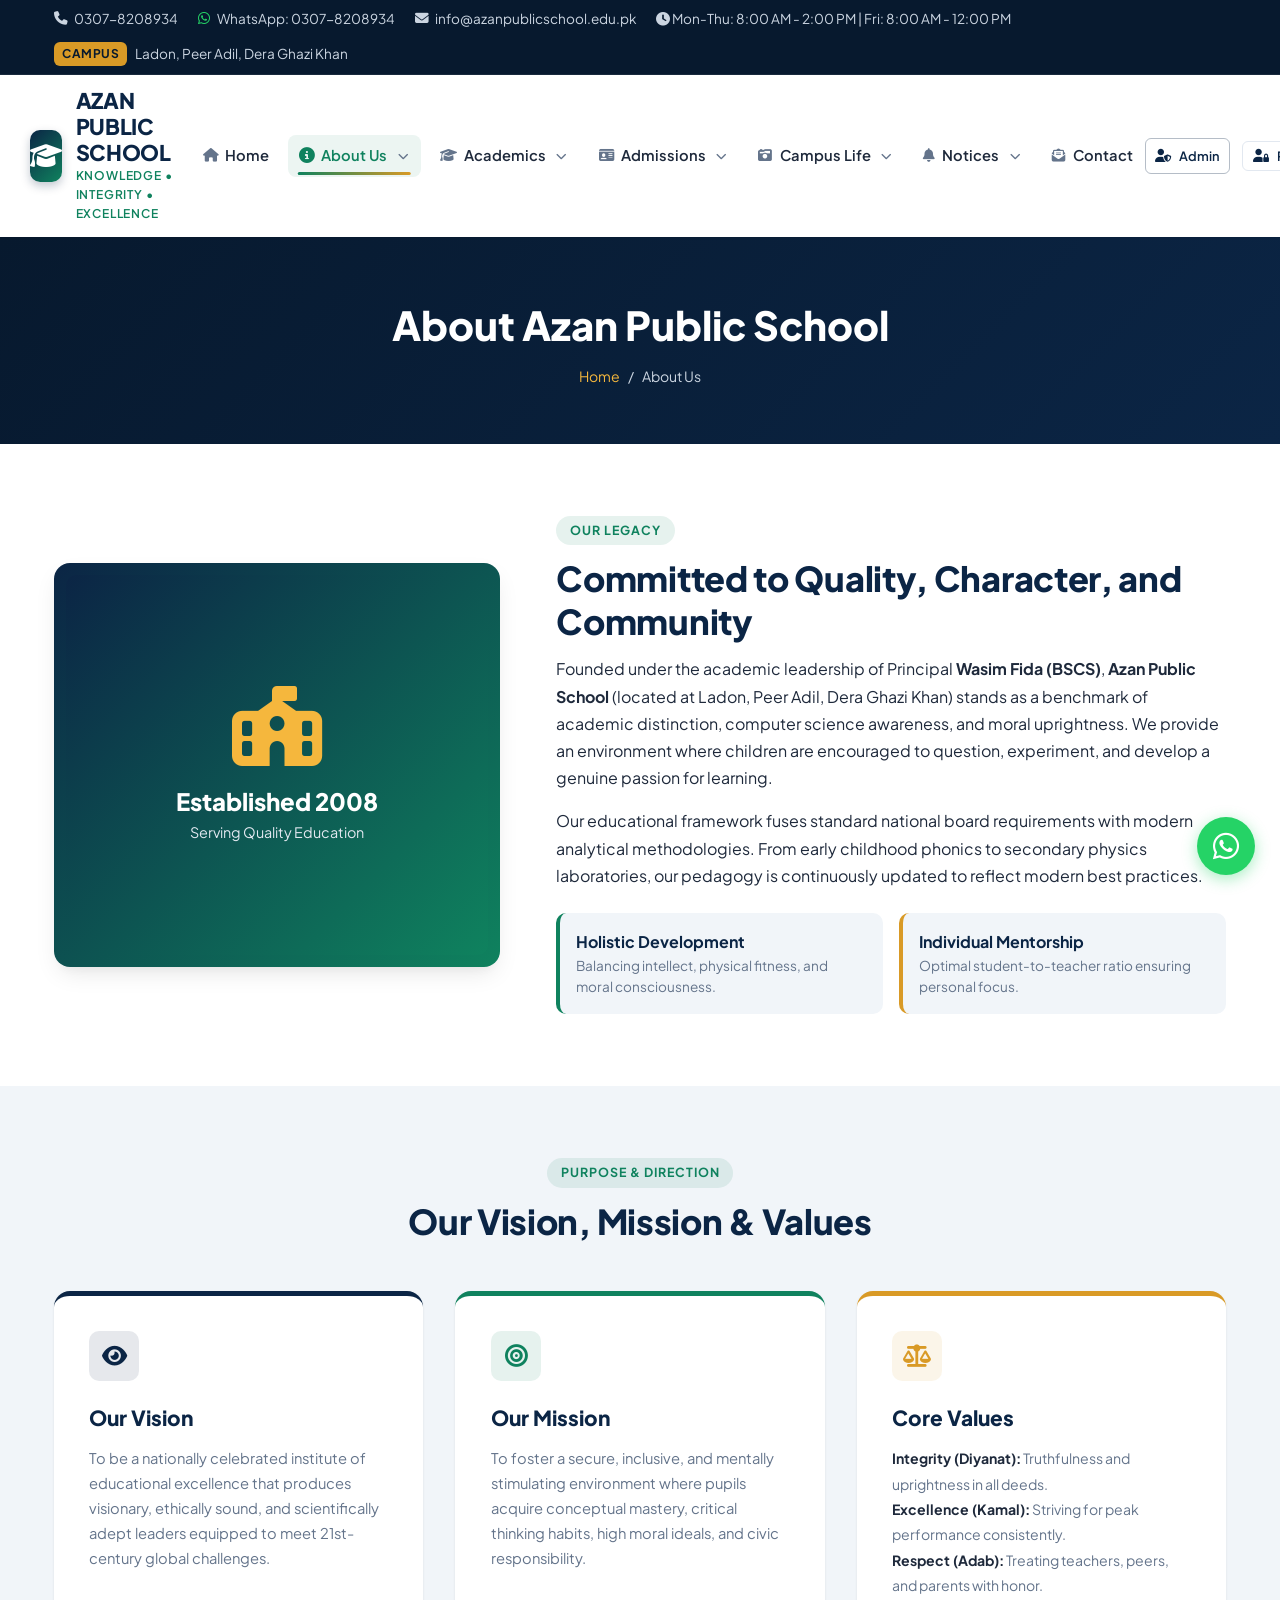
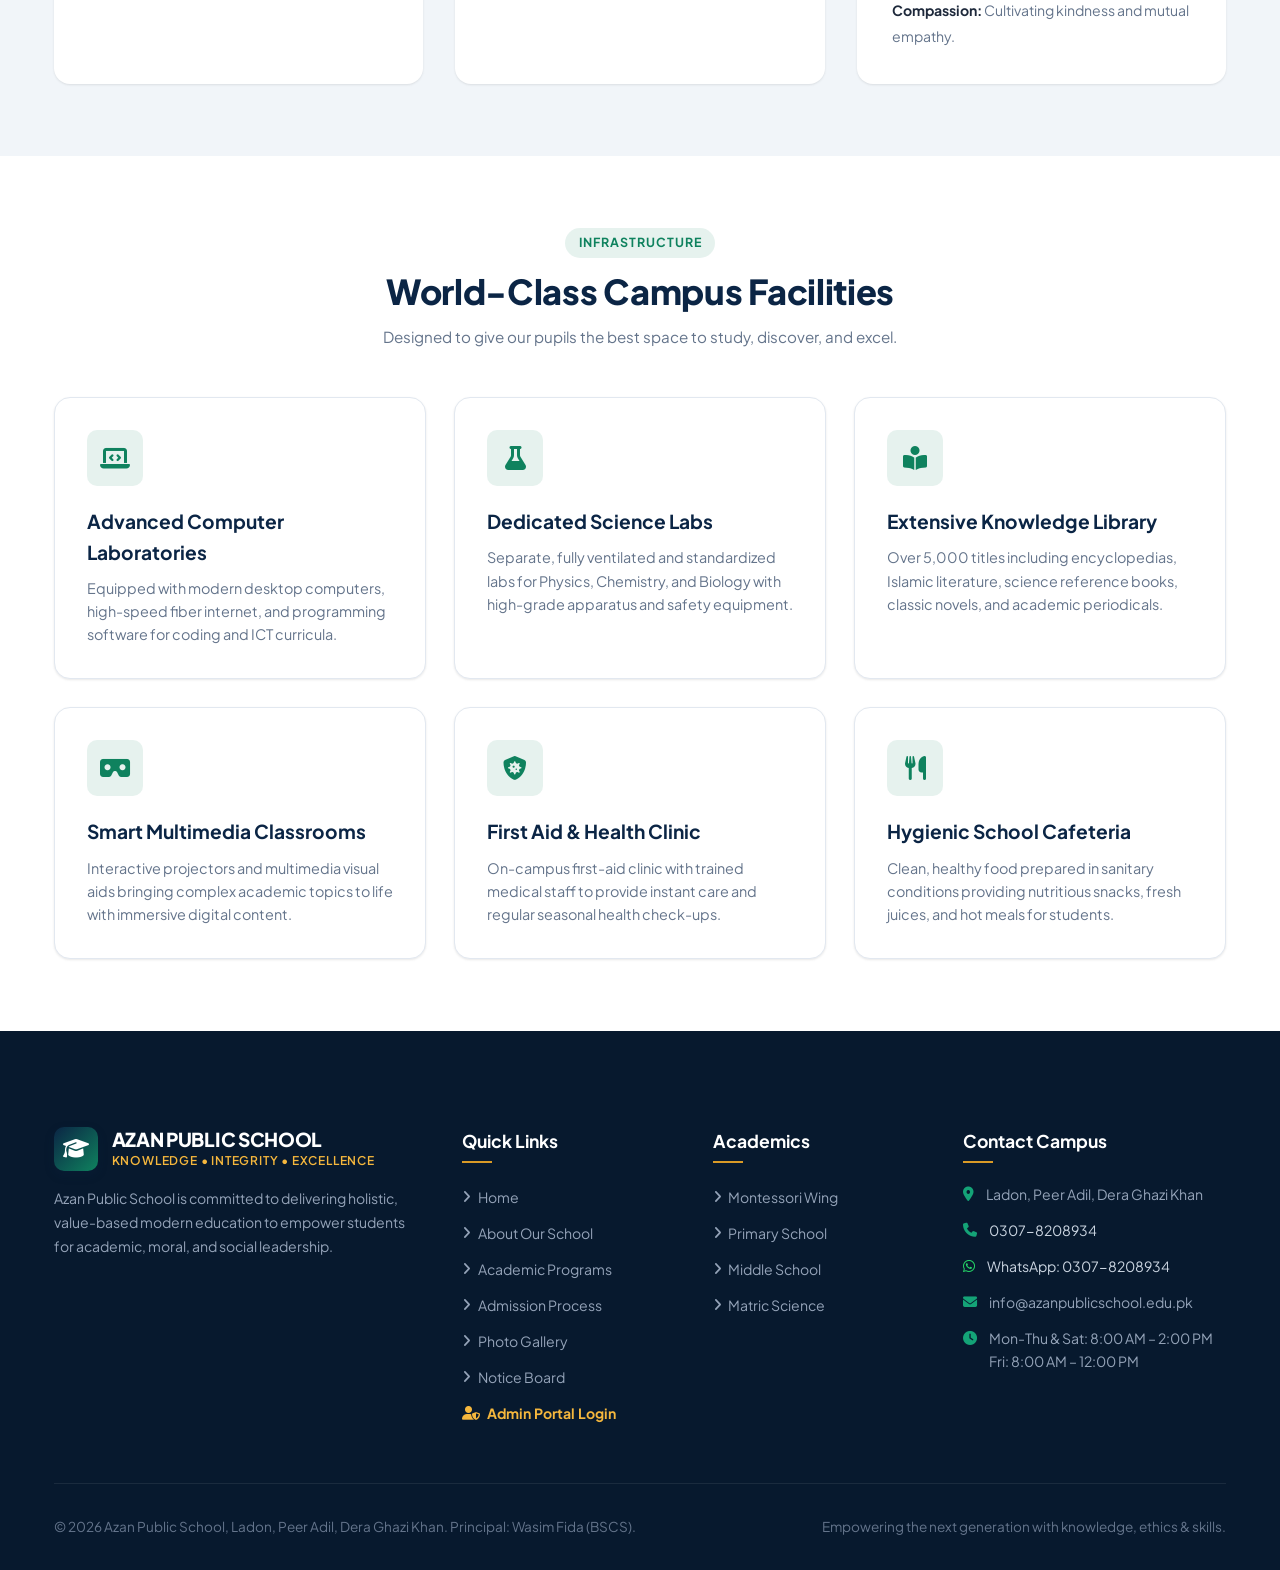
==== about.html @ 1d9d0898 "Add files via upload" ====
<!DOCTYPE html>
<html lang="en">
<head>
  <meta charset="UTF-8">
  <meta name="viewport" content="width=device-width, initial-scale=1.0">
  <title>About Us | Azan Public School</title>
  <meta name="description" content="Discover the history, vision, mission, leadership, and campus facilities of Azan Public School.">
  
  <link rel="preconnect" href="https://fonts.googleapis.com">
  <link rel="preconnect" href="https://fonts.gstatic.com" crossorigin>
  <link href="https://fonts.googleapis.com/css2?family=Plus+Jakarta+Sans:wght@400;500;600;700;800&display=swap" rel="stylesheet">
  <link rel="stylesheet" href="https://cdnjs.cloudflare.com/ajax/libs/font-awesome/6.5.1/css/all.min.css">
  
  <link rel="stylesheet" href="assets/css/style.css">
</head>
<body>

  <!-- TOP BAR -->
  <div class="top-bar">
    <div class="container top-bar-inner">
      <div class="top-contact-info">
        <a href="tel:03078208934"><i class="fa-solid fa-phone"></i> 0307-8208934</a>
        <a href="https://wa.me/923078208934" target="_blank"><i class="fa-brands fa-whatsapp" style="color: #25d366;"></i> WhatsApp: 0307-8208934</a>
        <a href="mailto:info@azanpublicschool.edu.pk"><i class="fa-solid fa-envelope"></i> info@azanpublicschool.edu.pk</a>
        <span><i class="fa-solid fa-clock"></i> Mon-Thu: 8:00 AM - 2:00 PM | Fri: 8:00 AM - 12:00 PM</span>
      </div>
      <div class="top-announcement-ticker">
        <span class="ticker-badge">Campus</span>
        <span>Ladon, Peer Adil, Dera Ghazi Khan</span>
      </div>
    </div>
  </div>

  <!-- HEADER -->
  <header class="main-header">
    <div class="container header-wrapper">
      <a href="index.html" class="brand-logo">
        <div class="logo-icon">
          <i class="fa-solid fa-graduation-cap"></i>
        </div>
        <div class="logo-text">
          <h1>AZAN PUBLIC SCHOOL</h1>
          <span>Knowledge &bull; Integrity &bull; Excellence</span>
        </div>
      </a>

      <nav class="main-nav">
        <ul class="nav-links">
          <!-- Home -->
          <li>
            <a href="index.html" class="nav-link-item">
              <i class="fa-solid fa-house nav-item-icon"></i>
              <span>Home</span>
            </a>
          </li>

          <!-- About Us Dropdown -->
          <li class="has-dropdown">
            <a href="about.html" class="nav-link-item dropdown-toggle active">
              <i class="fa-solid fa-circle-info nav-item-icon"></i>
              <span>About Us</span>
              <i class="fa-solid fa-chevron-down nav-chevron"></i>
            </a>
            <div class="dropdown-menu">
              <div class="dropdown-menu-inner">
                <a href="about.html#overview" class="dropdown-item">
                  <div class="dropdown-icon"><i class="fa-solid fa-school"></i></div>
                  <div class="dropdown-text">
                    <span class="dropdown-title">Our School Legacy</span>
                    <span class="dropdown-desc">Established in 2008 in Peer Adil</span>
                  </div>
                  <i class="fa-solid fa-arrow-right dropdown-arrow"></i>
                </a>
                <a href="about.html#vision" class="dropdown-item">
                  <div class="dropdown-icon"><i class="fa-solid fa-bullseye"></i></div>
                  <div class="dropdown-text">
                    <span class="dropdown-title">Vision, Mission &amp; Values</span>
                    <span class="dropdown-desc">Commitment to excellence &amp; morals</span>
                  </div>
                  <i class="fa-solid fa-arrow-right dropdown-arrow"></i>
                </a>
                <a href="index.html#principal" class="dropdown-item">
                  <div class="dropdown-icon"><i class="fa-solid fa-user-tie"></i></div>
                  <div class="dropdown-text">
                    <span class="dropdown-title">Principal's Message</span>
                    <span class="dropdown-desc">Leadership by Wasim Fida (BSCS)</span>
                  </div>
                  <i class="fa-solid fa-arrow-right dropdown-arrow"></i>
                </a>
                <a href="about.html#facilities" class="dropdown-item">
                  <div class="dropdown-icon"><i class="fa-solid fa-building-columns"></i></div>
                  <div class="dropdown-text">
                    <span class="dropdown-title">Campus Facilities</span>
                    <span class="dropdown-desc">Science, IT labs &amp; library</span>
                  </div>
                  <i class="fa-solid fa-arrow-right dropdown-arrow"></i>
                </a>
              </div>
            </div>
          </li>

          <!-- Academics Dropdown -->
          <li class="has-dropdown">
            <a href="academics.html" class="nav-link-item dropdown-toggle">
              <i class="fa-solid fa-graduation-cap nav-item-icon"></i>
              <span>Academics</span>
              <i class="fa-solid fa-chevron-down nav-chevron"></i>
            </a>
            <div class="dropdown-menu">
              <div class="dropdown-menu-inner">
                <a href="academics.html#montessori" class="dropdown-item">
                  <div class="dropdown-icon"><i class="fa-solid fa-shapes"></i></div>
                  <div class="dropdown-text">
                    <span class="dropdown-title">Montessori Wing</span>
                    <span class="dropdown-desc">Ages 3-5: Playgroup, Nursery, Prep</span>
                  </div>
                  <i class="fa-solid fa-arrow-right dropdown-arrow"></i>
                </a>
                <a href="academics.html#primary" class="dropdown-item">
                  <div class="dropdown-icon"><i class="fa-solid fa-book-open"></i></div>
                  <div class="dropdown-text">
                    <span class="dropdown-title">Primary Wing</span>
                    <span class="dropdown-desc">Class 1 to 5: Solid conceptual base</span>
                  </div>
                  <i class="fa-solid fa-arrow-right dropdown-arrow"></i>
                </a>
                <a href="academics.html#middle" class="dropdown-item">
                  <div class="dropdown-icon"><i class="fa-solid fa-atom"></i></div>
                  <div class="dropdown-text">
                    <span class="dropdown-title">Middle School Wing</span>
                    <span class="dropdown-desc">Class 6 to 8: Analytical skills &amp; STEM</span>
                  </div>
                  <i class="fa-solid fa-arrow-right dropdown-arrow"></i>
                </a>
                <a href="academics.html#secondary" class="dropdown-item">
                  <div class="dropdown-icon"><i class="fa-solid fa-award"></i></div>
                  <div class="dropdown-text">
                    <span class="dropdown-title">Secondary &amp; Matric (BISE)</span>
                    <span class="dropdown-desc">Class 9-10: Biology &amp; Computer Science</span>
                  </div>
                  <i class="fa-solid fa-arrow-right dropdown-arrow"></i>
                </a>
                <a href="academics.html#clubs" class="dropdown-item">
                  <div class="dropdown-icon"><i class="fa-solid fa-masks-theater"></i></div>
                  <div class="dropdown-text">
                    <span class="dropdown-title">Clubs &amp; Societies</span>
                    <span class="dropdown-desc">Debates, STEM, arts &amp; robotics</span>
                  </div>
                  <i class="fa-solid fa-arrow-right dropdown-arrow"></i>
                </a>
              </div>
            </div>
          </li>

          <!-- Admissions Dropdown -->
          <li class="has-dropdown">
            <a href="admissions.html" class="nav-link-item dropdown-toggle">
              <i class="fa-solid fa-id-card nav-item-icon"></i>
              <span>Admissions</span>
              <i class="fa-solid fa-chevron-down nav-chevron"></i>
            </a>
            <div class="dropdown-menu">
              <div class="dropdown-menu-inner">
                <a href="admissions.html#process" class="dropdown-item">
                  <div class="dropdown-icon"><i class="fa-solid fa-list-check"></i></div>
                  <div class="dropdown-text">
                    <span class="dropdown-title">Admission Process</span>
                    <span class="dropdown-desc">Simple 4-step enrolment criteria</span>
                  </div>
                  <i class="fa-solid fa-arrow-right dropdown-arrow"></i>
                </a>
                <a href="admissions.html#applyForm" class="dropdown-item">
                  <div class="dropdown-icon"><i class="fa-solid fa-file-signature"></i></div>
                  <div class="dropdown-text">
                    <span class="dropdown-title">Online Admission Form</span>
                    <span class="dropdown-desc">Instant online registration slip</span>
                  </div>
                  <i class="fa-solid fa-arrow-right dropdown-arrow"></i>
                </a>
                <a href="admissions.html#calculator" class="dropdown-item">
                  <div class="dropdown-icon"><i class="fa-solid fa-calculator"></i></div>
                  <div class="dropdown-text">
                    <span class="dropdown-title">Fee Calculator</span>
                    <span class="dropdown-desc">Estimate monthly dues &amp; sibling discount</span>
                  </div>
                  <i class="fa-solid fa-arrow-right dropdown-arrow"></i>
                </a>
                <a href="admissions.html#requirements" class="dropdown-item">
                  <div class="dropdown-icon"><i class="fa-solid fa-folder-open"></i></div>
                  <div class="dropdown-text">
                    <span class="dropdown-title">Required Documents</span>
                    <span class="dropdown-desc">Checklist for new candidates</span>
                  </div>
                  <i class="fa-solid fa-arrow-right dropdown-arrow"></i>
                </a>
              </div>
            </div>
          </li>

          <!-- Campus Life Dropdown -->
          <li class="has-dropdown">
            <a href="gallery.html" class="nav-link-item dropdown-toggle">
              <i class="fa-solid fa-camera-retro nav-item-icon"></i>
              <span>Campus Life</span>
              <i class="fa-solid fa-chevron-down nav-chevron"></i>
            </a>
            <div class="dropdown-menu dropdown-menu-right">
              <div class="dropdown-menu-inner">
                <a href="gallery.html#gallery" class="dropdown-item">
                  <div class="dropdown-icon"><i class="fa-solid fa-images"></i></div>
                  <div class="dropdown-text">
                    <span class="dropdown-title">Photo Gallery</span>
                    <span class="dropdown-desc">Campus moments &amp; facilities</span>
                  </div>
                  <i class="fa-solid fa-arrow-right dropdown-arrow"></i>
                </a>
                <a href="gallery.html#labs" class="dropdown-item">
                  <div class="dropdown-icon"><i class="fa-solid fa-flask-vial"></i></div>
                  <div class="dropdown-text">
                    <span class="dropdown-title">Science &amp; IT Labs</span>
                    <span class="dropdown-desc">Practical experiments &amp; coding</span>
                  </div>
                  <i class="fa-solid fa-arrow-right dropdown-arrow"></i>
                </a>
                <a href="gallery.html#sports" class="dropdown-item">
                  <div class="dropdown-icon"><i class="fa-solid fa-trophy"></i></div>
                  <div class="dropdown-text">
                    <span class="dropdown-title">Sports Gala &amp; Games</span>
                    <span class="dropdown-desc">Cricket, races &amp; athletics</span>
                  </div>
                  <i class="fa-solid fa-arrow-right dropdown-arrow"></i>
                </a>
                <a href="gallery.html#events" class="dropdown-item">
                  <div class="dropdown-icon"><i class="fa-solid fa-award"></i></div>
                  <div class="dropdown-text">
                    <span class="dropdown-title">Annual Ceremonies</span>
                    <span class="dropdown-desc">Prize distributions &amp; festivals</span>
                  </div>
                  <i class="fa-solid fa-arrow-right dropdown-arrow"></i>
                </a>
              </div>
            </div>
          </li>

          <!-- Notices Dropdown -->
          <li class="has-dropdown">
            <a href="notices.html" class="nav-link-item dropdown-toggle">
              <i class="fa-solid fa-bell nav-item-icon"></i>
              <span>Notices</span>
              <i class="fa-solid fa-chevron-down nav-chevron"></i>
            </a>
            <div class="dropdown-menu dropdown-menu-right">
              <div class="dropdown-menu-inner">
                <a href="notices.html#notices" class="dropdown-item">
                  <div class="dropdown-icon"><i class="fa-solid fa-bullhorn"></i></div>
                  <div class="dropdown-text">
                    <span class="dropdown-title">Latest Announcements</span>
                    <span class="dropdown-desc">Urgent alerts &amp; school circulars</span>
                  </div>
                  <i class="fa-solid fa-arrow-right dropdown-arrow"></i>
                </a>
                <a href="notices.html#downloads" class="dropdown-item">
                  <div class="dropdown-icon"><i class="fa-solid fa-cloud-arrow-down"></i></div>
                  <div class="dropdown-text">
                    <span class="dropdown-title">Downloads &amp; Date Sheet</span>
                    <span class="dropdown-desc">Exam dates, syllabus &amp; fee challan</span>
                  </div>
                  <i class="fa-solid fa-arrow-right dropdown-arrow"></i>
                </a>
              </div>
            </div>
          </li>

          <!-- Contact -->
          <li>
            <a href="contact.html" class="nav-link-item">
              <i class="fa-solid fa-envelope-open-text nav-item-icon"></i>
              <span>Contact</span>
            </a>
          </li>
        </ul>
      </nav>

      <div class="header-actions">
        <a href="admin-login.html" class="btn btn-outline btn-sm" title="Admin Admissions Database" style="border-color: rgba(11,37,69,0.3);">
          <i class="fa-solid fa-user-shield"></i> Admin
        </a>
        <button class="btn btn-outline btn-sm open-portal-modal">
          <i class="fa-solid fa-user-lock"></i> Portal
        </button>
        <a href="admissions.html" class="btn btn-secondary btn-sm">
          <i class="fa-solid fa-pen-to-square"></i> Apply Now
        </a>
      </div>

      <button class="mobile-nav-toggle" aria-label="Toggle navigation">
        <i class="fa-solid fa-bars"></i>
      </button>
    </div>
  </header>

  <!-- PAGE HERO -->
  <section class="page-hero">
    <div class="container">
      <h1>About Azan Public School</h1>
      <div class="breadcrumb-trail">
        <a href="index.html">Home</a>
        <span>/</span>
        <span>About Us</span>
      </div>
    </div>
  </section>

  <!-- ABOUT OVERVIEW -->
  <section id="overview" class="section section-white" style="scroll-margin-top: 80px;">
    <div class="container">
      <div class="principal-section-grid">
        <div class="principal-image-card">
          <div class="principal-photo-wrapper">
            <div class="principal-photo" style="background: linear-gradient(135deg, #0b2545, #0f825e); color: white; display: flex; flex-direction: column; align-items: center; justify-content: center;">
              <i class="fa-solid fa-school-flag" style="font-size: 5rem; margin-bottom: 1rem; color: var(--accent-light);"></i>
              <h3 style="font-size: 1.5rem; font-weight: 800;">Established 2008</h3>
              <p style="font-size: 0.9rem; color: #e2e8f0;">Serving Quality Education</p>
            </div>
          </div>
        </div>

        <div>
          <span class="section-badge">Our Legacy</span>
          <h2 class="section-title">Committed to Quality, Character, and Community</h2>
          <p style="margin-bottom: 1rem; line-height: 1.7; color: var(--text-main);">
            Founded under the academic leadership of Principal <strong>Wasim Fida (BSCS)</strong>, <strong>Azan Public School</strong> (located at Ladon, Peer Adil, Dera Ghazi Khan) stands as a benchmark of academic distinction, computer science awareness, and moral uprightness. We provide an environment where children are encouraged to question, experiment, and develop a genuine passion for learning.
          </p>
          <p style="margin-bottom: 1rem; line-height: 1.7; color: var(--text-main);">
            Our educational framework fuses standard national board requirements with modern analytical methodologies. From early childhood phonics to secondary physics laboratories, our pedagogy is continuously updated to reflect modern best practices.
          </p>
          <div style="display: grid; grid-template-columns: 1fr 1fr; gap: 1rem; margin-top: 1.5rem;">
            <div style="background: var(--bg-surface); padding: 1rem; border-radius: var(--radius-md); border-left: 4px solid var(--secondary);">
              <h4 style="font-size: 1rem; font-weight: 700; color: var(--primary);">Holistic Development</h4>
              <p style="font-size: 0.85rem; color: var(--text-muted);">Balancing intellect, physical fitness, and moral consciousness.</p>
            </div>
            <div style="background: var(--bg-surface); padding: 1rem; border-radius: var(--radius-md); border-left: 4px solid var(--accent);">
              <h4 style="font-size: 1rem; font-weight: 700; color: var(--primary);">Individual Mentorship</h4>
              <p style="font-size: 0.85rem; color: var(--text-muted);">Optimal student-to-teacher ratio ensuring personal focus.</p>
            </div>
          </div>
        </div>
      </div>
    </div>
  </section>

  <!-- VISION & MISSION -->
  <section id="vision" class="section section-light" style="scroll-margin-top: 80px;">
    <div class="container">
      <div class="section-header">
        <span class="section-badge">Purpose & Direction</span>
        <h2 class="section-title">Our Vision, Mission & Values</h2>
      </div>

      <div style="display: grid; grid-template-columns: repeat(auto-fit, minmax(320px, 1fr)); gap: 2rem;">
        <div style="background: var(--bg-white); padding: 2.2rem; border-radius: var(--radius-lg); border-top: 5px solid var(--primary); box-shadow: var(--shadow-sm);">
          <div style="width: 50px; height: 50px; background: rgba(11,37,69,0.1); color: var(--primary); border-radius: var(--radius-md); display: flex; align-items: center; justify-content: center; font-size: 1.4rem; margin-bottom: 1.25rem;">
            <i class="fa-solid fa-eye"></i>
          </div>
          <h3 style="font-size: 1.3rem; font-weight: 800; color: var(--primary); margin-bottom: 0.75rem;">Our Vision</h3>
          <p style="font-size: 0.92rem; color: var(--text-muted); line-height: 1.7;">
            To be a nationally celebrated institute of educational excellence that produces visionary, ethically sound, and scientifically adept leaders equipped to meet 21st-century global challenges.
          </p>
        </div>

        <div style="background: var(--bg-white); padding: 2.2rem; border-radius: var(--radius-lg); border-top: 5px solid var(--secondary); box-shadow: var(--shadow-sm);">
          <div style="width: 50px; height: 50px; background: rgba(15,130,94,0.1); color: var(--secondary); border-radius: var(--radius-md); display: flex; align-items: center; justify-content: center; font-size: 1.4rem; margin-bottom: 1.25rem;">
            <i class="fa-solid fa-bullseye"></i>
          </div>
          <h3 style="font-size: 1.3rem; font-weight: 800; color: var(--primary); margin-bottom: 0.75rem;">Our Mission</h3>
          <p style="font-size: 0.92rem; color: var(--text-muted); line-height: 1.7;">
            To foster a secure, inclusive, and mentally stimulating environment where pupils acquire conceptual mastery, critical thinking habits, high moral ideals, and civic responsibility.
          </p>
        </div>

        <div style="background: var(--bg-white); padding: 2.2rem; border-radius: var(--radius-lg); border-top: 5px solid var(--accent); box-shadow: var(--shadow-sm);">
          <div style="width: 50px; height: 50px; background: rgba(217,154,38,0.1); color: var(--accent); border-radius: var(--radius-md); display: flex; align-items: center; justify-content: center; font-size: 1.4rem; margin-bottom: 1.25rem;">
            <i class="fa-solid fa-scale-balanced"></i>
          </div>
          <h3 style="font-size: 1.3rem; font-weight: 800; color: var(--primary); margin-bottom: 0.75rem;">Core Values</h3>
          <ul style="font-size: 0.88rem; color: var(--text-muted); line-height: 1.8;">
            <li><strong style="color: var(--text-main);">Integrity (Diyanat):</strong> Truthfulness and uprightness in all deeds.</li>
            <li><strong style="color: var(--text-main);">Excellence (Kamal):</strong> Striving for peak performance consistently.</li>
            <li><strong style="color: var(--text-main);">Respect (Adab):</strong> Treating teachers, peers, and parents with honor.</li>
            <li><strong style="color: var(--text-main);">Compassion:</strong> Cultivating kindness and mutual empathy.</li>
          </ul>
        </div>
      </div>
    </div>
  </section>

  <!-- CAMPUS FACILITIES -->
  <section id="facilities" class="section section-white" style="scroll-margin-top: 80px;">
    <div class="container">
      <div class="section-header">
        <span class="section-badge">Infrastructure</span>
        <h2 class="section-title">World-Class Campus Facilities</h2>
        <p class="section-subtitle">Designed to give our pupils the best space to study, discover, and excel.</p>
      </div>

      <div class="features-grid">
        <div class="feature-card">
          <div class="feature-icon"><i class="fa-solid fa-laptop-code"></i></div>
          <h3>Advanced Computer Laboratories</h3>
          <p>Equipped with modern desktop computers, high-speed fiber internet, and programming software for coding and ICT curricula.</p>
        </div>

        <div class="feature-card">
          <div class="feature-icon"><i class="fa-solid fa-flask"></i></div>
          <h3>Dedicated Science Labs</h3>
          <p>Separate, fully ventilated and standardized labs for Physics, Chemistry, and Biology with high-grade apparatus and safety equipment.</p>
        </div>

        <div class="feature-card">
          <div class="feature-icon"><i class="fa-solid fa-book-open-reader"></i></div>
          <h3>Extensive Knowledge Library</h3>
          <p>Over 5,000 titles including encyclopedias, Islamic literature, science reference books, classic novels, and academic periodicals.</p>
        </div>

        <div class="feature-card">
          <div class="feature-icon"><i class="fa-solid fa-vr-cardboard"></i></div>
          <h3>Smart Multimedia Classrooms</h3>
          <p>Interactive projectors and multimedia visual aids bringing complex academic topics to life with immersive digital content.</p>
        </div>

        <div class="feature-card">
          <div class="feature-icon"><i class="fa-solid fa-shield-virus"></i></div>
          <h3>First Aid & Health Clinic</h3>
          <p>On-campus first-aid clinic with trained medical staff to provide instant care and regular seasonal health check-ups.</p>
        </div>

        <div class="feature-card">
          <div class="feature-icon"><i class="fa-solid fa-utensils"></i></div>
          <h3>Hygienic School Cafeteria</h3>
          <p>Clean, healthy food prepared in sanitary conditions providing nutritious snacks, fresh juices, and hot meals for students.</p>
        </div>
      </div>
    </div>
  </section>

  <!-- FOOTER -->
  <footer class="main-footer">
    <div class="container">
      <div class="footer-grid">
        <div class="footer-about">
          <div class="brand-logo" style="margin-bottom: 0.75rem;">
            <div class="logo-icon" style="width: 44px; height: 44px; font-size: 1.3rem;">
              <i class="fa-solid fa-graduation-cap"></i>
            </div>
            <div class="logo-text">
              <h1 style="color: #ffffff; font-size: 1.2rem;">AZAN PUBLIC SCHOOL</h1>
              <span style="color: var(--accent-light);">Knowledge &bull; Integrity &bull; Excellence</span>
            </div>
          </div>
          <p>
            Azan Public School is committed to delivering holistic, value-based modern education to empower students for academic, moral, and social leadership.
          </p>
        </div>

        <div class="footer-col">
          <h4>Quick Links</h4>
          <ul class="footer-links">
            <li><a href="index.html"><i class="fa-solid fa-angle-right"></i> Home</a></li>
            <li><a href="about.html"><i class="fa-solid fa-angle-right"></i> About Our School</a></li>
            <li><a href="academics.html"><i class="fa-solid fa-angle-right"></i> Academic Programs</a></li>
            <li><a href="admissions.html"><i class="fa-solid fa-angle-right"></i> Admission Process</a></li>
            <li><a href="gallery.html"><i class="fa-solid fa-angle-right"></i> Photo Gallery</a></li>
            <li><a href="notices.html"><i class="fa-solid fa-angle-right"></i> Notice Board</a></li>
            <li><a href="admin-login.html" style="color: var(--accent-light); font-weight: 700;"><i class="fa-solid fa-user-shield"></i> Admin Portal Login</a></li>
          </ul>
        </div>

        <div class="footer-col">
          <h4>Academics</h4>
          <ul class="footer-links">
            <li><a href="academics.html#montessori"><i class="fa-solid fa-angle-right"></i> Montessori Wing</a></li>
            <li><a href="academics.html#primary"><i class="fa-solid fa-angle-right"></i> Primary School</a></li>
            <li><a href="academics.html#middle"><i class="fa-solid fa-angle-right"></i> Middle School</a></li>
            <li><a href="academics.html#secondary"><i class="fa-solid fa-angle-right"></i> Matric Science</a></li>
          </ul>
        </div>

        <div class="footer-col">
          <h4>Contact Campus</h4>
          <ul class="footer-contact">
            <li><i class="fa-solid fa-location-dot"></i><span>Ladon, Peer Adil, Dera Ghazi Khan</span></li>
            <li><i class="fa-solid fa-phone"></i><a href="tel:03078208934" style="color: #cbd5e1;">0307-8208934</a></li>
            <li><i class="fa-brands fa-whatsapp" style="color: #25d366;"></i><a href="https://wa.me/923078208934" target="_blank" style="color: #cbd5e1;">WhatsApp: 0307-8208934</a></li>
            <li><i class="fa-solid fa-envelope"></i><span>info@azanpublicschool.edu.pk</span></li>
            <li><i class="fa-solid fa-clock"></i><span>Mon-Thu &amp; Sat: 8:00 AM – 2:00 PM<br>Fri: 8:00 AM – 12:00 PM</span></li>
          </ul>
        </div>
      </div>

      <div class="footer-bottom">
        <p>&copy; 2026 Azan Public School, Ladon, Peer Adil, Dera Ghazi Khan. Principal: Wasim Fida (BSCS).</p>
        <p>Empowering the next generation with knowledge, ethics &amp; skills.</p>
      </div>
    </div>
  </footer>

  <!-- FLOATING WHATSAPP CHAT BUTTON -->
  <a href="https://wa.me/923078208934" target="_blank" class="floating-whatsapp" aria-label="Chat on WhatsApp">
    <i class="fa-brands fa-whatsapp"></i>
    <span class="whatsapp-tooltip">Chat with School on WhatsApp</span>
  </a>

  <script src="assets/js/db.js"></script>
  <script src="assets/js/main.js"></script>
</body>
</html>
---- assets/css/style.css ----
/* ================================================================
   AZAN PUBLIC SCHOOL - MAIN STYLESHEET
   Modern, responsive, educational institution design
================================================================ */

:root {
  --primary: #0b2545;
  --primary-light: #133a6f;
  --primary-dark: #07192e;
  --secondary: #0f825e;
  --secondary-light: #14a377;
  --secondary-dark: #0a5840;
  --accent: #d99a26;
  --accent-light: #f5b73d;
  --text-main: #1e293b;
  --text-muted: #64748b;
  --text-light: #94a3b8;
  --bg-body: #f8fafc;
  --bg-white: #ffffff;
  --bg-surface: #f1f5f9;
  --border-color: #e2e8f0;
  --border-light: #edf2f7;
  --shadow-sm: 0 1px 3px rgba(0,0,0,0.06), 0 1px 2px rgba(0,0,0,0.04);
  --shadow-md: 0 4px 6px -1px rgba(0,0,0,0.08), 0 2px 4px -1px rgba(0,0,0,0.04);
  --shadow-lg: 0 10px 25px -5px rgba(0,0,0,0.1), 0 8px 10px -6px rgba(0,0,0,0.04);
  --shadow-xl: 0 20px 35px -5px rgba(11,37,69,0.15);
  --radius-sm: 6px;
  --radius-md: 10px;
  --radius-lg: 16px;
  --radius-full: 9999px;
  --transition: all 0.25s ease-in-out;
  --container-width: 1220px;
}

*, *::before, *::after {
  box-sizing: border-box;
  margin: 0;
  padding: 0;
}

html {
  scroll-behavior: smooth;
  font-size: 16px;
}

body {
  font-family: 'Plus Jakarta Sans', system-ui, -apple-system, BlinkMacSystemFont, 'Segoe UI', Roboto, Oxygen, Ubuntu, Cantarell, sans-serif;
  color: var(--text-main);
  background-color: var(--bg-body);
  line-height: 1.6;
  overflow-x: hidden;
}

a {
  color: inherit;
  text-decoration: none;
  transition: var(--transition);
}

ul {
  list-style: none;
}

img {
  max-width: 100%;
  height: auto;
  display: block;
}

button, input, select, textarea {
  font-family: inherit;
}

.container {
  width: 100%;
  max-width: var(--container-width);
  margin-left: auto;
  margin-right: auto;
  padding-left: 1.5rem;
  padding-right: 1.5rem;
}

/* ================= TOP ANNOUNCEMENT BAR ================= */
.top-bar {
  background: var(--primary-dark);
  color: #cbd5e1;
  font-size: 0.85rem;
  padding: 0.5rem 0;
  border-bottom: 1px solid rgba(255,255,255,0.08);
}
.top-bar-inner {
  display: flex;
  justify-content: space-between;
  align-items: center;
  flex-wrap: wrap;
  gap: 0.75rem;
}
.top-contact-info {
  display: flex;
  align-items: center;
  gap: 1.25rem;
  flex-wrap: wrap;
}
.top-contact-info a {
  display: flex;
  align-items: center;
  gap: 0.4rem;
  color: #cbd5e1;
}
.top-contact-info a:hover {
  color: var(--accent-light);
}
.top-announcement-ticker {
  display: flex;
  align-items: center;
  gap: 0.5rem;
}
.ticker-badge {
  background: var(--accent);
  color: var(--primary-dark);
  font-weight: 700;
  padding: 0.15rem 0.5rem;
  border-radius: var(--radius-sm);
  font-size: 0.75rem;
  text-transform: uppercase;
  letter-spacing: 0.5px;
}

/* ================= MAIN HEADER & NAVIGATION ================= */
.main-header {
  background: var(--bg-white);
  box-shadow: var(--shadow-sm);
  position: sticky;
  top: 0;
  z-index: 1000;
  transition: var(--transition);
}
.main-header.scrolled {
  box-shadow: var(--shadow-md);
}
.header-wrapper {
  display: flex;
  align-items: center;
  justify-content: space-between;
  padding: 0.85rem 0;
}
.brand-logo {
  display: flex;
  align-items: center;
  gap: 0.85rem;
}
.logo-icon {
  width: 52px;
  height: 52px;
  background: linear-gradient(135deg, var(--primary) 0%, var(--secondary) 100%);
  color: #fff;
  border-radius: var(--radius-md);
  display: flex;
  align-items: center;
  justify-content: center;
  font-size: 1.6rem;
  box-shadow: 0 4px 10px rgba(11,37,69,0.25);
}
.logo-text h1 {
  font-size: 1.35rem;
  font-weight: 800;
  color: var(--primary);
  line-height: 1.2;
  letter-spacing: -0.3px;
}
.logo-text span {
  font-size: 0.75rem;
  color: var(--secondary);
  font-weight: 600;
  letter-spacing: 0.8px;
  text-transform: uppercase;
  display: block;
}

.main-nav {
  display: flex;
  align-items: center;
}
.nav-links {
  display: flex;
  align-items: center;
  gap: 0.45rem;
  margin: 0;
  padding: 0;
  list-style: none;
}
.nav-links > li {
  position: relative;
  display: flex;
  align-items: center;
}

/* Nav Item Link */
.nav-link-item {
  display: inline-flex;
  align-items: center;
  gap: 0.45rem;
  font-weight: 600;
  font-size: 0.92rem;
  color: var(--text-main);
  padding: 0.55rem 0.75rem;
  border-radius: 8px;
  position: relative;
  transition: all 0.25s cubic-bezier(0.16, 1, 0.3, 1);
  cursor: pointer;
  white-space: nowrap;
}
.nav-item-icon {
  font-size: 0.85rem;
  color: var(--text-muted);
  transition: all 0.25s ease;
}
.nav-chevron {
  font-size: 0.68rem;
  margin-left: 0.2rem;
  color: var(--text-muted);
  transition: transform 0.3s cubic-bezier(0.16, 1, 0.3, 1), color 0.25s ease;
}

/* Top-level Nav Link Hover Effects */
.nav-links > li:hover > .nav-link-item,
.nav-link-item.active {
  color: var(--secondary);
  background: rgba(15, 130, 94, 0.08);
}
.nav-links > li:hover > .nav-link-item .nav-item-icon,
.nav-link-item.active .nav-item-icon {
  color: var(--secondary);
  transform: scale(1.15);
}
.nav-links > li:hover > .nav-link-item .nav-chevron {
  transform: rotate(180deg);
  color: var(--secondary);
}

/* Bottom sliding indicator line on active & hover */
.nav-link-item::after {
  content: '';
  position: absolute;
  bottom: 2px;
  left: 50%;
  transform: translateX(-50%) scaleX(0);
  width: calc(100% - 1.25rem);
  height: 2.5px;
  background: linear-gradient(90deg, var(--secondary) 0%, var(--accent) 100%);
  border-radius: 2px;
  transition: transform 0.3s cubic-bezier(0.16, 1, 0.3, 1);
}
.nav-links > li:hover > .nav-link-item::after,
.nav-link-item.active::after {
  transform: translateX(-50%) scaleX(1);
}

/* ================= DROPDOWN MENU STYLING & HOVER EFFECTS ================= */
.has-dropdown {
  position: relative;
}

/* Dropdown Menu Container with hover tunnel bridge */
.dropdown-menu {
  position: absolute;
  top: 100%;
  left: 0;
  min-width: 320px;
  padding-top: 10px; /* Invisible bridge to prevent mouse leaving hover */
  opacity: 0;
  visibility: hidden;
  transform: translateY(12px) scale(0.97);
  transform-origin: top left;
  transition: opacity 0.26s cubic-bezier(0.16, 1, 0.3, 1),
              transform 0.26s cubic-bezier(0.16, 1, 0.3, 1),
              visibility 0.26s;
  z-index: 1100;
  pointer-events: none;
}

/* Right-aligned dropdown for items on the right side of nav */
.dropdown-menu.dropdown-menu-right {
  left: auto;
  right: 0;
  transform-origin: top right;
}

/* Show Dropdown on Hover */
.has-dropdown:hover .dropdown-menu {
  opacity: 1;
  visibility: visible;
  transform: translateY(0) scale(1);
  pointer-events: auto;
}

/* Dropdown Menu Box / Card */
.dropdown-menu-inner {
  background: #ffffff;
  border-radius: 14px;
  padding: 0.65rem;
  box-shadow: 0 20px 45px -10px rgba(11, 37, 69, 0.2),
              0 0 0 1px rgba(11, 37, 69, 0.07);
  border-top: 3.5px solid var(--secondary);
  position: relative;
}

/* Pointer caret at top of dropdown */
.dropdown-menu-inner::before {
  content: '';
  position: absolute;
  top: -7px;
  left: 28px;
  width: 12px;
  height: 12px;
  background: #ffffff;
  border-left: 1px solid rgba(11, 37, 69, 0.08);
  border-top: 1px solid rgba(11, 37, 69, 0.08);
  transform: rotate(45deg);
}
.dropdown-menu.dropdown-menu-right .dropdown-menu-inner::before {
  left: auto;
  right: 28px;
}

/* Dropdown Item Link */
.dropdown-item {
  display: flex;
  align-items: center;
  gap: 0.85rem;
  padding: 0.65rem 0.8rem;
  border-radius: 10px;
  color: var(--text-main);
  text-decoration: none;
  position: relative;
  transition: all 0.22s cubic-bezier(0.16, 1, 0.3, 1);
  margin-bottom: 0.25rem;
}
.dropdown-item:last-child {
  margin-bottom: 0;
}

/* Dropdown Item Icon Box */
.dropdown-icon {
  width: 38px;
  height: 38px;
  border-radius: 9px;
  background: rgba(15, 130, 94, 0.09);
  color: var(--secondary);
  display: flex;
  align-items: center;
  justify-content: center;
  font-size: 1rem;
  flex-shrink: 0;
  transition: all 0.28s cubic-bezier(0.16, 1, 0.3, 1);
}

/* Dropdown Texts */
.dropdown-text {
  display: flex;
  flex-direction: column;
  flex: 1;
  min-width: 0;
}
.dropdown-title {
  font-weight: 700;
  font-size: 0.88rem;
  color: var(--primary);
  line-height: 1.3;
  transition: color 0.2s ease;
}
.dropdown-desc {
  font-size: 0.74rem;
  color: var(--text-muted);
  line-height: 1.35;
  margin-top: 0.15rem;
}

/* Dropdown Arrow Indicator */
.dropdown-arrow {
  font-size: 0.72rem;
  color: var(--secondary);
  opacity: 0;
  transform: translateX(-6px);
  transition: all 0.22s ease;
}

/* Dropdown Item Hover Effects */
.dropdown-item:hover {
  background: linear-gradient(90deg, rgba(15, 130, 94, 0.09) 0%, rgba(20, 163, 119, 0.03) 100%);
  transform: translateX(4px);
}
.dropdown-item:hover .dropdown-icon {
  background: linear-gradient(135deg, var(--secondary) 0%, var(--primary) 100%);
  color: #ffffff;
  transform: scale(1.1) rotate(-4deg);
  box-shadow: 0 4px 10px rgba(15, 130, 94, 0.3);
}
.dropdown-item:hover .dropdown-title {
  color: var(--secondary);
}
.dropdown-item:hover .dropdown-arrow {
  opacity: 1;
  transform: translateX(0);
}

.header-actions {
  display: flex;
  align-items: center;
  gap: 0.75rem;
}
.header-actions .btn {
  position: relative;
  overflow: hidden;
  transition: all 0.25s cubic-bezier(0.16, 1, 0.3, 1);
}
.header-actions .btn::before {
  content: '';
  position: absolute;
  top: 0;
  left: -100%;
  width: 100%;
  height: 100%;
  background: linear-gradient(90deg, transparent, rgba(255, 255, 255, 0.25), transparent);
  transition: left 0.6s ease;
  pointer-events: none;
}
.header-actions .btn:hover::before {
  left: 100%;
}
.header-actions .btn-secondary:hover {
  transform: translateY(-2px);
  box-shadow: 0 6px 18px rgba(15, 130, 94, 0.35);
}
.header-actions .btn-outline:hover {
  background: var(--primary);
  color: #ffffff;
  border-color: var(--primary);
  transform: translateY(-2px);
  box-shadow: 0 4px 14px rgba(11, 37, 69, 0.2);
}
.btn {
  display: inline-flex;
  align-items: center;
  justify-content: center;
  gap: 0.5rem;
  padding: 0.65rem 1.3rem;
  font-weight: 600;
  font-size: 0.9rem;
  border-radius: var(--radius-sm);
  cursor: pointer;
  border: 1px solid transparent;
  transition: var(--transition);
}
.btn-primary {
  background: var(--primary);
  color: #ffffff;
}
.btn-primary:hover {
  background: var(--primary-light);
  transform: translateY(-2px);
  box-shadow: 0 4px 12px rgba(11,37,69,0.2);
}
.btn-secondary {
  background: var(--secondary);
  color: #ffffff;
}
.btn-secondary:hover {
  background: var(--secondary-light);
  transform: translateY(-2px);
  box-shadow: 0 4px 12px rgba(15,130,94,0.25);
}
.btn-accent {
  background: var(--accent);
  color: var(--primary-dark);
}
.btn-accent:hover {
  background: var(--accent-light);
  transform: translateY(-2px);
  box-shadow: 0 4px 12px rgba(217,154,38,0.3);
}
.btn-outline {
  background: transparent;
  border-color: var(--border-color);
  color: var(--primary);
}
.btn-outline:hover {
  background: var(--bg-surface);
  border-color: var(--primary);
}
.btn-outline-white {
  background: transparent;
  border-color: rgba(255,255,255,0.4);
  color: #ffffff;
}
.btn-outline-white:hover {
  background: rgba(255,255,255,0.1);
  border-color: #ffffff;
}
.btn-sm {
  padding: 0.4rem 0.85rem;
  font-size: 0.8rem;
}
.btn-lg {
  padding: 0.85rem 1.8rem;
  font-size: 1rem;
}

/* Mobile Toggle */
.mobile-nav-toggle {
  display: none;
  background: none;
  border: none;
  font-size: 1.5rem;
  color: var(--primary);
  cursor: pointer;
  padding: 0.25rem;
}

/* ================= HERO SECTION ================= */
.hero-section {
  position: relative;
  background: linear-gradient(135deg, rgba(7, 25, 46, 0.94) 0%, rgba(15, 130, 94, 0.85) 100%), 
              radial-gradient(circle at top right, #14a377 0%, transparent 60%);
  color: #ffffff;
  padding: 5rem 0 6rem 0;
  overflow: hidden;
}
.hero-particles {
  position: absolute;
  top: 0;
  left: 0;
  right: 0;
  bottom: 0;
  background-image: radial-gradient(rgba(255,255,255,0.1) 1px, transparent 1px);
  background-size: 24px 24px;
  opacity: 0.35;
  pointer-events: none;
}
.hero-grid {
  display: grid;
  grid-template-columns: 1.15fr 0.85fr;
  align-items: center;
  gap: 3rem;
  position: relative;
  z-index: 2;
}
.hero-badge {
  display: inline-flex;
  align-items: center;
  gap: 0.5rem;
  background: rgba(255, 255, 255, 0.12);
  backdrop-filter: blur(8px);
  border: 1px solid rgba(255, 255, 255, 0.2);
  padding: 0.4rem 1rem;
  border-radius: var(--radius-full);
  font-size: 0.85rem;
  font-weight: 600;
  color: var(--accent-light);
  margin-bottom: 1.25rem;
}
.hero-content h1 {
  font-size: 3rem;
  font-weight: 800;
  line-height: 1.15;
  margin-bottom: 1.25rem;
  letter-spacing: -0.5px;
}
.hero-content h1 span {
  color: var(--accent-light);
}
.hero-subtitle {
  font-size: 1.15rem;
  color: #e2e8f0;
  margin-bottom: 2rem;
  line-height: 1.7;
  max-width: 580px;
}
.hero-cta-group {
  display: flex;
  gap: 1rem;
  flex-wrap: wrap;
  margin-bottom: 2.5rem;
}
.hero-trust-badges {
  display: flex;
  align-items: center;
  gap: 2rem;
  padding-top: 1.5rem;
  border-top: 1px solid rgba(255,255,255,0.15);
}
.trust-item {
  display: flex;
  align-items: center;
  gap: 0.6rem;
  font-size: 0.9rem;
  color: #e2e8f0;
}
.trust-item i {
  color: var(--accent-light);
  font-size: 1.15rem;
}

/* Hero Right Side - Quick Inquiry / Admission Card */
.hero-card {
  background: rgba(255, 255, 255, 0.98);
  color: var(--text-main);
  border-radius: var(--radius-lg);
  padding: 2.2rem;
  box-shadow: var(--shadow-xl);
  position: relative;
}
.hero-card-header {
  margin-bottom: 1.25rem;
  text-align: center;
}
.hero-card-header h3 {
  font-size: 1.35rem;
  font-weight: 800;
  color: var(--primary);
  margin-bottom: 0.25rem;
}
.hero-card-header p {
  font-size: 0.85rem;
  color: var(--text-muted);
}
.quick-inquiry-form .form-group {
  margin-bottom: 0.9rem;
}
.quick-inquiry-form label {
  display: block;
  font-size: 0.8rem;
  font-weight: 600;
  margin-bottom: 0.3rem;
  color: var(--text-main);
}
.quick-inquiry-form input,
.quick-inquiry-form select {
  width: 100%;
  padding: 0.65rem 0.85rem;
  border: 1px solid var(--border-color);
  border-radius: var(--radius-sm);
  font-size: 0.85rem;
  transition: var(--transition);
  background: #f8fafc;
}
.quick-inquiry-form input:focus,
.quick-inquiry-form select:focus {
  outline: none;
  border-color: var(--secondary);
  background: #fff;
  box-shadow: 0 0 0 3px rgba(15,130,94,0.15);
}
.quick-inquiry-form .btn-submit {
  width: 100%;
  margin-top: 0.5rem;
}

/* ================= QUICK STATS BANNER ================= */
.stats-banner {
  background: var(--bg-white);
  padding: 2rem 0;
  margin-top: -2.5rem;
  position: relative;
  z-index: 10;
  border-radius: var(--radius-lg);
  box-shadow: var(--shadow-lg);
  border: 1px solid var(--border-color);
}
.stats-grid {
  display: grid;
  grid-template-columns: repeat(4, 1fr);
  gap: 1.5rem;
  text-align: center;
}
.stat-card {
  padding: 0.75rem 1rem;
  border-right: 1px solid var(--border-light);
}
.stat-card:last-child {
  border-right: none;
}
.stat-number {
  font-size: 2.25rem;
  font-weight: 800;
  color: var(--primary);
  line-height: 1.1;
  margin-bottom: 0.25rem;
}
.stat-label {
  font-size: 0.85rem;
  font-weight: 600;
  color: var(--text-muted);
  text-transform: uppercase;
  letter-spacing: 0.5px;
}

/* ================= SECTION COMMON STYLES ================= */
.section {
  padding: 4.5rem 0;
}
.section-light {
  background: var(--bg-surface);
}
.section-white {
  background: var(--bg-white);
}
.section-header {
  text-align: center;
  max-width: 680px;
  margin: 0 auto 3rem auto;
}
.section-badge {
  display: inline-block;
  background: rgba(15,130,94,0.1);
  color: var(--secondary);
  font-size: 0.78rem;
  font-weight: 700;
  text-transform: uppercase;
  letter-spacing: 1px;
  padding: 0.3rem 0.85rem;
  border-radius: var(--radius-full);
  margin-bottom: 0.75rem;
}
.section-title {
  font-size: 2.15rem;
  font-weight: 800;
  color: var(--primary);
  line-height: 1.25;
  margin-bottom: 0.75rem;
  letter-spacing: -0.3px;
}
.section-subtitle {
  font-size: 0.95rem;
  color: var(--text-muted);
}

/* ================= PRINCIPAL MESSAGE / INTRO ================= */
.principal-section-grid {
  display: grid;
  grid-template-columns: 0.8fr 1.2fr;
  align-items: center;
  gap: 3.5rem;
}
.principal-image-card {
  position: relative;
}
.principal-photo-wrapper {
  background: linear-gradient(135deg, var(--primary) 0%, var(--secondary) 100%);
  padding: 12px;
  border-radius: var(--radius-lg);
  box-shadow: var(--shadow-lg);
  overflow: hidden;
}
.principal-photo {
  width: 100%;
  height: 380px;
  object-fit: cover;
  border-radius: calc(var(--radius-lg) - 6px);
  background: #cbd5e1;
  display: flex;
  align-items: center;
  justify-content: center;
  color: var(--primary);
}
.principal-quote-badge {
  position: absolute;
  bottom: -20px;
  right: -15px;
  background: var(--accent);
  color: var(--primary-dark);
  padding: 1rem 1.4rem;
  border-radius: var(--radius-md);
  box-shadow: var(--shadow-md);
  font-weight: 700;
  font-size: 0.9rem;
  display: flex;
  align-items: center;
  gap: 0.6rem;
}
.principal-content h3 {
  font-size: 1.85rem;
  font-weight: 800;
  color: var(--primary);
  margin-bottom: 0.5rem;
}
.principal-content .role {
  color: var(--secondary);
  font-weight: 700;
  font-size: 0.95rem;
  margin-bottom: 1.25rem;
}
.principal-content p {
  color: var(--text-main);
  margin-bottom: 1rem;
  line-height: 1.7;
}
.principal-signature {
  margin-top: 1.5rem;
  font-style: italic;
  font-weight: 700;
  color: var(--primary);
}

/* ================= WHY CHOOSE US / FEATURES ================= */
.features-grid {
  display: grid;
  grid-template-columns: repeat(auto-fit, minmax(280px, 1fr));
  gap: 1.75rem;
}
.feature-card {
  background: var(--bg-white);
  padding: 2rem;
  border-radius: var(--radius-lg);
  border: 1px solid var(--border-color);
  box-shadow: var(--shadow-sm);
  transition: var(--transition);
  position: relative;
  overflow: hidden;
}
.feature-card:hover {
  transform: translateY(-5px);
  box-shadow: var(--shadow-lg);
  border-color: rgba(15,130,94,0.3);
}
.feature-icon {
  width: 56px;
  height: 56px;
  border-radius: var(--radius-md);
  background: rgba(15,130,94,0.1);
  color: var(--secondary);
  display: flex;
  align-items: center;
  justify-content: center;
  font-size: 1.5rem;
  margin-bottom: 1.25rem;
  transition: var(--transition);
}
.feature-card:hover .feature-icon {
  background: var(--secondary);
  color: #ffffff;
}
.feature-card h3 {
  font-size: 1.2rem;
  font-weight: 700;
  color: var(--primary);
  margin-bottom: 0.6rem;
}
.feature-card p {
  font-size: 0.9rem;
  color: var(--text-muted);
  line-height: 1.6;
}

/* ================= ACADEMIC WINGS ================= */
.wing-cards-grid {
  display: grid;
  grid-template-columns: repeat(auto-fit, minmax(260px, 1fr));
  gap: 1.5rem;
}
.wing-card {
  background: var(--bg-white);
  border-radius: var(--radius-lg);
  overflow: hidden;
  border: 1px solid var(--border-color);
  box-shadow: var(--shadow-sm);
  transition: var(--transition);
  display: flex;
  flex-direction: column;
}
.wing-card:hover {
  transform: translateY(-4px);
  box-shadow: var(--shadow-md);
}
.wing-header {
  padding: 1.5rem;
  background: linear-gradient(135deg, var(--primary) 0%, var(--primary-light) 100%);
  color: #fff;
}
.wing-header.primary-wing {
  background: linear-gradient(135deg, #0b2545 0%, #1a447a 100%);
}
.wing-header.middle-wing {
  background: linear-gradient(135deg, #0d7e5f 0%, #14a377 100%);
}
.wing-header.high-wing {
  background: linear-gradient(135deg, #b87c12 0%, #d99a26 100%);
}
.wing-header.montessori-wing {
  background: linear-gradient(135deg, #7c3aed 0%, #a855f7 100%);
}
.wing-badge {
  font-size: 0.75rem;
  font-weight: 700;
  text-transform: uppercase;
  letter-spacing: 0.5px;
  background: rgba(255,255,255,0.2);
  padding: 0.2rem 0.6rem;
  border-radius: var(--radius-full);
  display: inline-block;
  margin-bottom: 0.5rem;
}
.wing-header h3 {
  font-size: 1.25rem;
  font-weight: 800;
}
.wing-body {
  padding: 1.5rem;
  flex-grow: 1;
  display: flex;
  flex-direction: column;
  justify-content: space-between;
}
.wing-features {
  margin-bottom: 1.25rem;
}
.wing-features li {
  display: flex;
  align-items: center;
  gap: 0.5rem;
  font-size: 0.85rem;
  color: var(--text-main);
  margin-bottom: 0.5rem;
}
.wing-features li i {
  color: var(--secondary);
  font-size: 0.8rem;
}

/* ================= NOTICE BOARD & EVENTS ================= */
.notice-events-grid {
  display: grid;
  grid-template-columns: 1.1fr 0.9fr;
  gap: 2rem;
}
.notice-box {
  background: var(--bg-white);
  border-radius: var(--radius-lg);
  border: 1px solid var(--border-color);
  padding: 1.75rem;
  box-shadow: var(--shadow-sm);
}
.notice-box-header {
  display: flex;
  justify-content: space-between;
  align-items: center;
  margin-bottom: 1.25rem;
  padding-bottom: 0.75rem;
  border-bottom: 2px solid var(--border-light);
}
.notice-box-header h3 {
  font-size: 1.25rem;
  font-weight: 800;
  color: var(--primary);
  display: flex;
  align-items: center;
  gap: 0.5rem;
}
.notice-list {
  display: flex;
  flex-direction: column;
  gap: 1rem;
}
.notice-item {
  display: flex;
  gap: 1rem;
  padding: 0.85rem;
  border-radius: var(--radius-md);
  background: var(--bg-surface);
  transition: var(--transition);
  border-left: 4px solid var(--secondary);
}
.notice-item:hover {
  background: #e2e8f0;
  transform: translateX(4px);
}
.notice-date {
  min-width: 55px;
  height: 55px;
  background: var(--primary);
  color: #ffffff;
  border-radius: var(--radius-sm);
  display: flex;
  flex-direction: column;
  align-items: center;
  justify-content: center;
  font-weight: 800;
  text-align: center;
}
.notice-date .day {
  font-size: 1.15rem;
  line-height: 1;
}
.notice-date .month {
  font-size: 0.7rem;
  text-transform: uppercase;
}
.notice-info h4 {
  font-size: 0.95rem;
  font-weight: 700;
  color: var(--primary);
  margin-bottom: 0.25rem;
}
.notice-info p {
  font-size: 0.82rem;
  color: var(--text-muted);
}

/* ================= GALLERY PREVIEW & LIGHTBOX ================= */
.gallery-filter-bar {
  display: flex;
  justify-content: center;
  gap: 0.5rem;
  flex-wrap: wrap;
  margin-bottom: 2rem;
}
.filter-btn {
  padding: 0.45rem 1.1rem;
  border-radius: var(--radius-full);
  border: 1px solid var(--border-color);
  background: var(--bg-white);
  color: var(--text-main);
  font-size: 0.85rem;
  font-weight: 600;
  cursor: pointer;
  transition: var(--transition);
}
.filter-btn.active, .filter-btn:hover {
  background: var(--primary);
  color: #ffffff;
  border-color: var(--primary);
}
.gallery-grid {
  display: grid;
  grid-template-columns: repeat(auto-fill, minmax(280px, 1fr));
  gap: 1.25rem;
}
.gallery-card {
  position: relative;
  border-radius: var(--radius-md);
  overflow: hidden;
  box-shadow: var(--shadow-sm);
  cursor: pointer;
  height: 220px;
  background: #cbd5e1;
}
.gallery-card img, .gallery-card .img-mock {
  width: 100%;
  height: 100%;
  object-fit: cover;
  transition: transform 0.4s ease;
}
.gallery-card:hover img, .gallery-card:hover .img-mock {
  transform: scale(1.05);
}
.gallery-overlay {
  position: absolute;
  top: 0;
  left: 0;
  right: 0;
  bottom: 0;
  background: linear-gradient(to top, rgba(11,37,69,0.85) 0%, rgba(11,37,69,0.2) 60%);
  display: flex;
  flex-direction: column;
  justify-content: flex-end;
  padding: 1.25rem;
  opacity: 0;
  transition: var(--transition);
}
.gallery-card:hover .gallery-overlay {
  opacity: 1;
}
.gallery-overlay h4 {
  color: #fff;
  font-size: 1rem;
  font-weight: 700;
}
.gallery-overlay span {
  color: var(--accent-light);
  font-size: 0.75rem;
  text-transform: uppercase;
}

/* ================= TESTIMONIALS ================= */
.testimonials-grid {
  display: grid;
  grid-template-columns: repeat(auto-fit, minmax(320px, 1fr));
  gap: 1.5rem;
}
.testimonial-card {
  background: var(--bg-white);
  padding: 1.75rem;
  border-radius: var(--radius-lg);
  border: 1px solid var(--border-color);
  box-shadow: var(--shadow-sm);
  position: relative;
}
.rating-stars {
  color: var(--accent);
  font-size: 0.9rem;
  margin-bottom: 0.75rem;
}
.testimonial-text {
  font-size: 0.92rem;
  color: var(--text-main);
  font-style: italic;
  margin-bottom: 1.25rem;
  line-height: 1.6;
}
.testimonial-author {
  display: flex;
  align-items: center;
  gap: 0.85rem;
}
.author-avatar {
  width: 45px;
  height: 45px;
  border-radius: 50%;
  background: var(--primary-light);
  color: #fff;
  display: flex;
  align-items: center;
  justify-content: center;
  font-weight: 700;
  font-size: 1.1rem;
}
.author-info h4 {
  font-size: 0.95rem;
  font-weight: 700;
  color: var(--primary);
}
.author-info span {
  font-size: 0.8rem;
  color: var(--text-muted);
}

/* ================= CALL TO ACTION BANNER ================= */
.cta-banner {
  background: linear-gradient(135deg, var(--primary) 0%, var(--secondary) 100%);
  color: #ffffff;
  padding: 4rem 0;
  border-radius: var(--radius-lg);
  text-align: center;
  box-shadow: var(--shadow-xl);
  margin-bottom: -3rem;
  position: relative;
  z-index: 10;
}
.cta-banner h2 {
  font-size: 2.2rem;
  font-weight: 800;
  margin-bottom: 0.75rem;
}
.cta-banner p {
  font-size: 1.05rem;
  color: #e2e8f0;
  max-width: 600px;
  margin: 0 auto 1.75rem auto;
}
.cta-banner .cta-buttons {
  display: flex;
  justify-content: center;
  gap: 1rem;
  flex-wrap: wrap;
}

/* ================= FOOTER ================= */
.main-footer {
  background: var(--primary-dark);
  color: #cbd5e1;
  padding: 6rem 0 2rem 0;
}
.footer-grid {
  display: grid;
  grid-template-columns: 1.4fr 0.8fr 0.8fr 1fr;
  gap: 2.5rem;
  margin-bottom: 3rem;
}
.footer-about p {
  font-size: 0.88rem;
  line-height: 1.7;
  margin: 1rem 0 1.25rem 0;
  color: #94a3b8;
}
.social-links {
  display: flex;
  gap: 0.75rem;
}
.social-icon {
  width: 36px;
  height: 36px;
  border-radius: 50%;
  background: rgba(255,255,255,0.08);
  color: #fff;
  display: flex;
  align-items: center;
  justify-content: center;
  font-size: 0.9rem;
  transition: var(--transition);
}
.social-icon:hover {
  background: var(--secondary);
  transform: translateY(-3px);
}
.footer-col h4 {
  color: #ffffff;
  font-size: 1.1rem;
  font-weight: 700;
  margin-bottom: 1.25rem;
  position: relative;
  padding-bottom: 0.5rem;
}
.footer-col h4::after {
  content: '';
  position: absolute;
  bottom: 0;
  left: 0;
  width: 30px;
  height: 2px;
  background: var(--accent);
}
.footer-links li {
  margin-bottom: 0.65rem;
}
.footer-links li a {
  font-size: 0.88rem;
  color: #94a3b8;
  display: inline-flex;
  align-items: center;
  gap: 0.4rem;
}
.footer-links li a:hover {
  color: var(--accent-light);
  transform: translateX(4px);
}
.footer-contact li {
  display: flex;
  gap: 0.75rem;
  font-size: 0.88rem;
  color: #94a3b8;
  margin-bottom: 0.85rem;
}
.footer-contact li i {
  color: var(--secondary-light);
  margin-top: 0.25rem;
}
.footer-bottom {
  padding-top: 2rem;
  border-top: 1px solid rgba(255,255,255,0.08);
  display: flex;
  justify-content: space-between;
  align-items: center;
  font-size: 0.85rem;
  color: #64748b;
  flex-wrap: wrap;
  gap: 1rem;
}

/* ================= MODALS & TOAST NOTIFICATIONS ================= */
.modal-backdrop {
  position: fixed;
  top: 0;
  left: 0;
  right: 0;
  bottom: 0;
  background: rgba(11, 37, 69, 0.75);
  backdrop-filter: blur(4px);
  display: flex;
  align-items: center;
  justify-content: center;
  z-index: 2000;
  opacity: 0;
  visibility: hidden;
  transition: var(--transition);
  padding: 1rem;
}
.modal-backdrop.active {
  opacity: 1;
  visibility: visible;
}
.modal-container {
  background: #ffffff;
  border-radius: var(--radius-lg);
  max-width: 650px;
  width: 100%;
  max-height: 90vh;
  overflow-y: auto;
  box-shadow: var(--shadow-xl);
  transform: scale(0.95);
  transition: var(--transition);
  position: relative;
}
.modal-backdrop.active .modal-container {
  transform: scale(1);
}
.modal-header {
  padding: 1.25rem 1.75rem;
  background: var(--primary);
  color: #ffffff;
  display: flex;
  justify-content: space-between;
  align-items: center;
}
.modal-header h3 {
  font-size: 1.25rem;
  font-weight: 700;
}
.modal-close-btn {
  background: none;
  border: none;
  color: #ffffff;
  font-size: 1.35rem;
  cursor: pointer;
  opacity: 0.8;
  transition: var(--transition);
}
.modal-close-btn:hover {
  opacity: 1;
  transform: rotate(90deg);
}
.modal-body {
  padding: 1.75rem;
}

/* Toast alert notification */
.toast-container {
  position: fixed;
  bottom: 2rem;
  right: 2rem;
  z-index: 3000;
  display: flex;
  flex-direction: column;
  gap: 0.75rem;
}
.toast-msg {
  background: var(--primary-dark);
  color: #fff;
  padding: 0.85rem 1.25rem;
  border-radius: var(--radius-md);
  box-shadow: var(--shadow-lg);
  border-left: 4px solid var(--secondary-light);
  display: flex;
  align-items: center;
  gap: 0.75rem;
  animation: slideInRight 0.3s ease-out;
}
.toast-msg.success {
  border-left-color: #10b981;
}
@keyframes slideInRight {
  from { transform: translateX(100%); opacity: 0; }
  to { transform: translateX(0); opacity: 1; }
}

/* ================= PAGE BANNER (FOR INNER PAGES) ================= */
.page-hero {
  background: linear-gradient(135deg, var(--primary-dark) 0%, var(--primary) 100%);
  color: #ffffff;
  padding: 3.5rem 0;
  position: relative;
  text-align: center;
}
.page-hero h1 {
  font-size: 2.5rem;
  font-weight: 800;
  margin-bottom: 0.5rem;
}
.breadcrumb-trail {
  display: flex;
  justify-content: center;
  gap: 0.5rem;
  font-size: 0.88rem;
  color: #cbd5e1;
}
.breadcrumb-trail a {
  color: var(--accent-light);
}

/* ================= FEE CALCULATOR & TABLES ================= */
.fee-table-wrapper {
  background: var(--bg-white);
  border-radius: var(--radius-lg);
  box-shadow: var(--shadow-sm);
  border: 1px solid var(--border-color);
  overflow-x: auto;
}
.custom-table {
  width: 100%;
  border-collapse: collapse;
  text-align: left;
}
.custom-table th {
  background: var(--primary);
  color: #ffffff;
  padding: 1rem 1.25rem;
  font-size: 0.9rem;
  font-weight: 700;
}
.custom-table td {
  padding: 1rem 1.25rem;
  border-bottom: 1px solid var(--border-color);
  font-size: 0.9rem;
}
.custom-table tr:nth-child(even) td {
  background: var(--bg-surface);
}
.custom-table tr:hover td {
  background: #f1f5f9;
}

/* ================= RESPONSIVE STYLES ================= */
@media (min-width: 993px) and (max-width: 1220px) {
  .nav-links {
    gap: 0.25rem;
  }
  .nav-link-item {
    padding: 0.5rem 0.55rem;
    font-size: 0.86rem;
  }
  .header-actions {
    gap: 0.4rem;
  }
  .header-actions .btn {
    padding: 0.45rem 0.75rem;
    font-size: 0.8rem;
  }
}

@media (max-width: 992px) {
  .hero-grid {
    grid-template-columns: 1fr;
    text-align: center;
  }
  .hero-subtitle {
    margin-left: auto;
    margin-right: auto;
  }
  .hero-cta-group {
    justify-content: center;
  }
  .hero-trust-badges {
    justify-content: center;
  }
  .principal-section-grid {
    grid-template-columns: 1fr;
  }
  .notice-events-grid {
    grid-template-columns: 1fr;
  }
  .footer-grid {
    grid-template-columns: 1fr 1fr;
  }

  /* Mobile Navigation Drawer & Dropdowns */
  .mobile-nav-toggle {
    display: flex;
    align-items: center;
    justify-content: center;
    width: 44px;
    height: 44px;
    background: var(--bg-surface);
    border-radius: var(--radius-sm);
    color: var(--primary);
    font-size: 1.4rem;
    cursor: pointer;
    border: 1px solid var(--border-color);
    transition: all 0.25s ease;
  }
  .mobile-nav-toggle:hover {
    background: var(--primary);
    color: #ffffff;
  }
  .main-nav {
    position: fixed;
    top: 72px;
    left: -100%;
    width: 85%;
    max-width: 360px;
    height: calc(100vh - 72px);
    background: #ffffff;
    box-shadow: var(--shadow-xl);
    flex-direction: column;
    align-items: stretch;
    padding: 1.5rem 1.25rem 3rem 1.25rem;
    transition: left 0.35s cubic-bezier(0.16, 1, 0.3, 1);
    z-index: 999;
    overflow-y: auto;
  }
  .main-nav.active {
    left: 0;
  }
  .nav-links {
    flex-direction: column;
    align-items: stretch;
    width: 100%;
    gap: 0.4rem;
  }
  .nav-links > li {
    width: 100%;
    flex-direction: column;
    align-items: stretch;
  }
  .nav-link-item {
    display: flex;
    justify-content: space-between;
    width: 100%;
    padding: 0.75rem 0.85rem;
    font-size: 0.95rem;
    border-radius: var(--radius-sm);
    border-bottom: 1px solid var(--border-light);
  }
  .nav-link-item::after {
    display: none;
  }
  .nav-chevron {
    margin-left: auto;
    font-size: 0.8rem;
  }

  /* Mobile Accordion Dropdowns */
  .has-dropdown .dropdown-menu {
    position: static;
    opacity: 1;
    visibility: visible;
    transform: none;
    min-width: 100%;
    box-shadow: none;
    border: none;
    padding: 0;
    max-height: 0;
    overflow: hidden;
    transition: max-height 0.35s cubic-bezier(0.16, 1, 0.3, 1);
    pointer-events: auto;
  }
  .has-dropdown.mobile-open .dropdown-menu {
    max-height: 520px;
  }
  .has-dropdown.mobile-open .nav-chevron {
    transform: rotate(180deg);
    color: var(--secondary);
  }
  .dropdown-menu-inner {
    background: #f8fafc;
    box-shadow: none;
    border-top: none;
    border-left: 3px solid var(--secondary);
    border-radius: var(--radius-sm);
    padding: 0.4rem;
    margin-top: 0.35rem;
    margin-bottom: 0.5rem;
  }
  .dropdown-menu-inner::before {
    display: none;
  }
  .dropdown-item {
    padding: 0.55rem 0.65rem;
    margin-bottom: 0.2rem;
  }
  .dropdown-icon {
    width: 32px;
    height: 32px;
    font-size: 0.85rem;
    border-radius: 6px;
  }
  .dropdown-title {
    font-size: 0.85rem;
  }
  .dropdown-desc {
    display: none; /* keep clean on mobile */
  }
  .dropdown-arrow {
    display: none;
  }

  .header-actions {
    display: none;
  }
}

@media (max-width: 768px) {
  .top-bar-inner {
    justify-content: center;
    text-align: center;
  }
  .stats-grid {
    grid-template-columns: repeat(2, 1fr);
  }
  .hero-content h1 {
    font-size: 2.2rem;
  }
  .footer-grid {
    grid-template-columns: 1fr;
  }
}

@media (max-width: 480px) {
  .stats-grid {
    grid-template-columns: 1fr;
  }
  .hero-content h1 {
    font-size: 1.85rem;
  }
}


/* ================= FLOATING WHATSAPP BUTTON ================= */
.floating-whatsapp {
  position: fixed;
  bottom: 25px;
  right: 25px;
  background-color: #25d366;
  color: #ffffff;
  border-radius: 50%;
  width: 58px;
  height: 58px;
  display: flex;
  align-items: center;
  justify-content: center;
  font-size: 30px;
  box-shadow: 0 4px 15px rgba(37, 211, 102, 0.4);
  z-index: 9999;
  transition: all 0.3s ease;
  text-decoration: none;
}
.floating-whatsapp:hover {
  transform: scale(1.1);
  box-shadow: 0 6px 20px rgba(37, 211, 102, 0.6);
  color: #ffffff;
}
.floating-whatsapp .whatsapp-tooltip {
  visibility: hidden;
  position: absolute;
  right: 70px;
  background-color: #0b2545;
  color: #fff;
  text-align: center;
  padding: 6px 12px;
  border-radius: 6px;
  font-size: 12px;
  font-weight: 600;
  white-space: nowrap;
  opacity: 0;
  transition: opacity 0.3s;
  box-shadow: 0 4px 10px rgba(0,0,0,0.15);
}
.floating-whatsapp:hover .whatsapp-tooltip {
  visibility: visible;
  opacity: 1;
}


/* ================================================================
   FRONT MAIN PICTURE & CAMPUS IMAGE SLIDER
================================================================ */

/* --- 1. Front Main Campus Showcase Picture --- */
.front-picture-section {
  padding: 3rem 0 1.5rem 0;
  background: #ffffff;
  position: relative;
}
.front-picture-card {
  position: relative;
  border-radius: var(--radius-lg);
  overflow: hidden;
  box-shadow: 0 15px 35px -5px rgba(11, 37, 69, 0.18);
  border: 3px solid #ffffff;
  max-height: 520px;
  background: #0b2545;
}
.front-main-img {
  width: 100%;
  height: 500px;
  object-fit: cover;
  display: block;
  transition: transform 0.6s cubic-bezier(0.16, 1, 0.3, 1);
}
.front-picture-card:hover .front-main-img {
  transform: scale(1.025);
}
.front-picture-overlay {
  position: absolute;
  top: 0;
  left: 0;
  right: 0;
  bottom: 0;
  background: linear-gradient(
    to bottom,
    rgba(7, 25, 46, 0.15) 0%,
    rgba(7, 25, 46, 0.3) 40%,
    rgba(7, 25, 46, 0.92) 100%
  );
  display: flex;
  flex-direction: column;
  justify-content: flex-end;
  padding: 2.5rem;
  color: #ffffff;
}
.front-picture-badge {
  display: inline-flex;
  align-items: center;
  gap: 0.5rem;
  background: var(--accent);
  color: var(--primary-dark);
  font-weight: 800;
  font-size: 0.8rem;
  text-transform: uppercase;
  letter-spacing: 0.8px;
  padding: 0.35rem 0.95rem;
  border-radius: var(--radius-full);
  margin-bottom: 0.75rem;
  width: fit-content;
}
.front-picture-title {
  font-size: 2.2rem;
  font-weight: 800;
  color: #ffffff;
  margin-bottom: 0.4rem;
  line-height: 1.2;
  text-shadow: 0 2px 8px rgba(0,0,0,0.4);
}
.front-picture-sub {
  font-size: 1.05rem;
  color: #e2e8f0;
  max-width: 720px;
  line-height: 1.5;
  margin-bottom: 1rem;
}
.front-picture-meta {
  display: flex;
  align-items: center;
  gap: 1.5rem;
  font-size: 0.88rem;
  color: #cbd5e1;
  flex-wrap: wrap;
}
.front-picture-meta span {
  display: flex;
  align-items: center;
  gap: 0.4rem;
}
.front-picture-meta i {
  color: var(--accent-light);
}

/* --- 2. Interactive Campus Image Slider (Right to Left Horizontal Slider) --- */
.campus-slider-section {
  padding: 2.5rem 0 3.5rem 0;
  background: #f8fafc;
}
.slider-container-card {
  position: relative;
  background: #07192e;
  border-radius: var(--radius-lg);
  overflow: hidden;
  box-shadow: 0 15px 35px -5px rgba(11, 37, 69, 0.18);
  height: 500px;
  border: 1px solid rgba(226, 232, 240, 0.8);
}

/* Horizontal Track that glides smoothly from Right to Left */
.campus-slider-track {
  display: flex;
  width: 100%;
  height: 100%;
  transition: transform 0.7s cubic-bezier(0.25, 1, 0.5, 1);
  will-change: transform;
}

.campus-slide-item {
  min-width: 100%;
  width: 100%;
  height: 100%;
  flex-shrink: 0;
  position: relative;
  overflow: hidden;
  background: #0b2545;
}

.campus-slide-item img,
.campus-slide-img {
  width: 100%;
  height: 100%;
  object-fit: cover;
  display: block;
  transition: transform 5s ease;
}

.campus-slide-item.active img {
  transform: scale(1.04);
}

.campus-slide-caption {
  position: absolute;
  bottom: 0;
  left: 0;
  right: 0;
  padding: 3rem 2.5rem 2.25rem 2.5rem;
  background: linear-gradient(to top, rgba(7, 25, 46, 0.95) 0%, rgba(7, 25, 46, 0.7) 50%, rgba(7, 25, 46, 0.1) 90%, transparent 100%);
  color: #ffffff;
  z-index: 2;
  pointer-events: none;
}

.slide-tag {
  display: inline-flex;
  align-items: center;
  gap: 0.4rem;
  background: var(--secondary);
  color: #ffffff;
  font-size: 0.78rem;
  font-weight: 700;
  text-transform: uppercase;
  letter-spacing: 0.8px;
  padding: 0.35rem 0.9rem;
  border-radius: var(--radius-full);
  margin-bottom: 0.65rem;
  box-shadow: 0 2px 8px rgba(15, 130, 94, 0.4);
}

.slide-title {
  font-size: 1.9rem;
  font-weight: 800;
  color: #ffffff;
  margin-bottom: 0.45rem;
  line-height: 1.25;
  text-shadow: 0 2px 10px rgba(0, 0, 0, 0.5);
}

.slide-desc {
  font-size: 0.96rem;
  color: #e2e8f0;
  max-width: 700px;
  line-height: 1.5;
  text-shadow: 0 1px 4px rgba(0, 0, 0, 0.4);
}

/* Slider Controls */
.slider-arrow-btn {
  position: absolute;
  top: 50%;
  transform: translateY(-50%);
  width: 50px;
  height: 50px;
  border-radius: 50%;
  background: rgba(11, 37, 69, 0.85);
  backdrop-filter: blur(8px);
  color: #ffffff;
  border: 1.5px solid rgba(255, 255, 255, 0.4);
  display: flex;
  align-items: center;
  justify-content: center;
  font-size: 1.2rem;
  cursor: pointer;
  z-index: 10;
  transition: all 0.25s ease;
  box-shadow: 0 4px 15px rgba(0, 0, 0, 0.3);
}

.slider-arrow-btn:hover {
  background: var(--secondary);
  border-color: #ffffff;
  transform: translateY(-50%) scale(1.1);
  box-shadow: 0 6px 20px rgba(15, 130, 94, 0.5);
}

.slider-arrow-prev {
  left: 1.5rem;
}
.slider-arrow-next {
  right: 1.5rem;
}

.slider-dots-box {
  position: absolute;
  bottom: 1.5rem;
  right: 2.5rem;
  display: flex;
  gap: 0.55rem;
  z-index: 10;
  background: rgba(7, 25, 46, 0.6);
  backdrop-filter: blur(6px);
  padding: 6px 14px;
  border-radius: 30px;
  border: 1px solid rgba(255, 255, 255, 0.2);
}

.slider-dot-btn {
  width: 12px;
  height: 12px;
  border-radius: 50%;
  background: rgba(255, 255, 255, 0.45);
  border: none;
  cursor: pointer;
  transition: all 0.3s ease;
  padding: 0;
}

.slider-dot-btn.active {
  background: var(--accent);
  width: 32px;
  border-radius: 10px;
  box-shadow: 0 0 10px var(--accent);
}

/* Slider progress bar indicator at top of card */
.slider-progress-bar {
  position: absolute;
  top: 0;
  left: 0;
  height: 4px;
  width: 0%;
  background: linear-gradient(90deg, var(--secondary), var(--accent));
  z-index: 10;
  transition: width 0.05s linear;
}

@media (max-width: 768px) {
  .front-main-img {
    height: 380px;
  }
  .front-picture-title {
    font-size: 1.5rem;
  }
  .slider-container-card {
    height: 380px;
  }
  .slide-title {
    font-size: 1.35rem;
  }
  .slide-desc {
    font-size: 0.85rem;
    display: -webkit-box;
    -webkit-line-clamp: 2;
    -webkit-box-orient: vertical;
    overflow: hidden;
  }
  .campus-slide-caption {
    padding: 2rem 1.25rem 1.5rem 1.25rem;
  }
  .slider-arrow-btn {
    width: 38px;
    height: 38px;
    font-size: 0.95rem;
  }
  .slider-arrow-prev { left: 0.75rem; }
  .slider-arrow-next { right: 0.75rem; }
  .slider-dots-box {
    right: 50%;
    transform: translateX(50%);
    bottom: 0.75rem;
  }
}
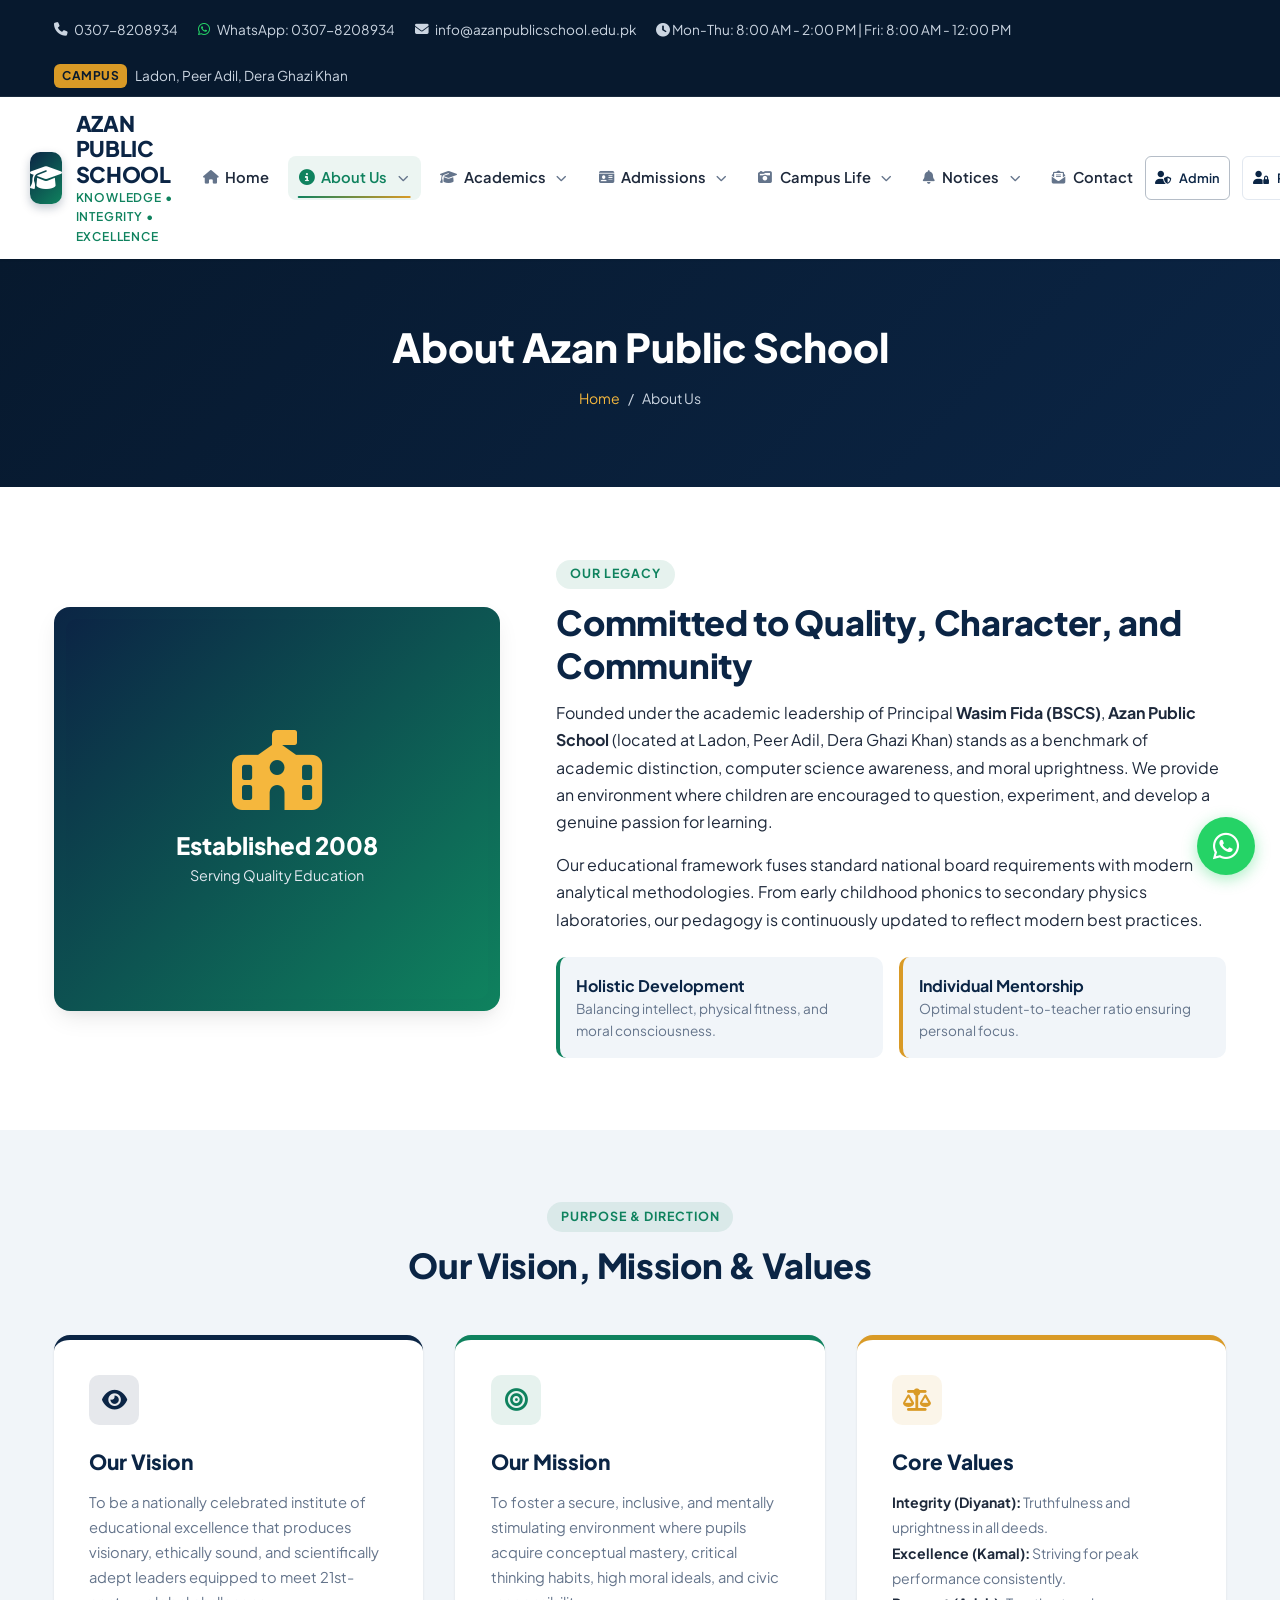
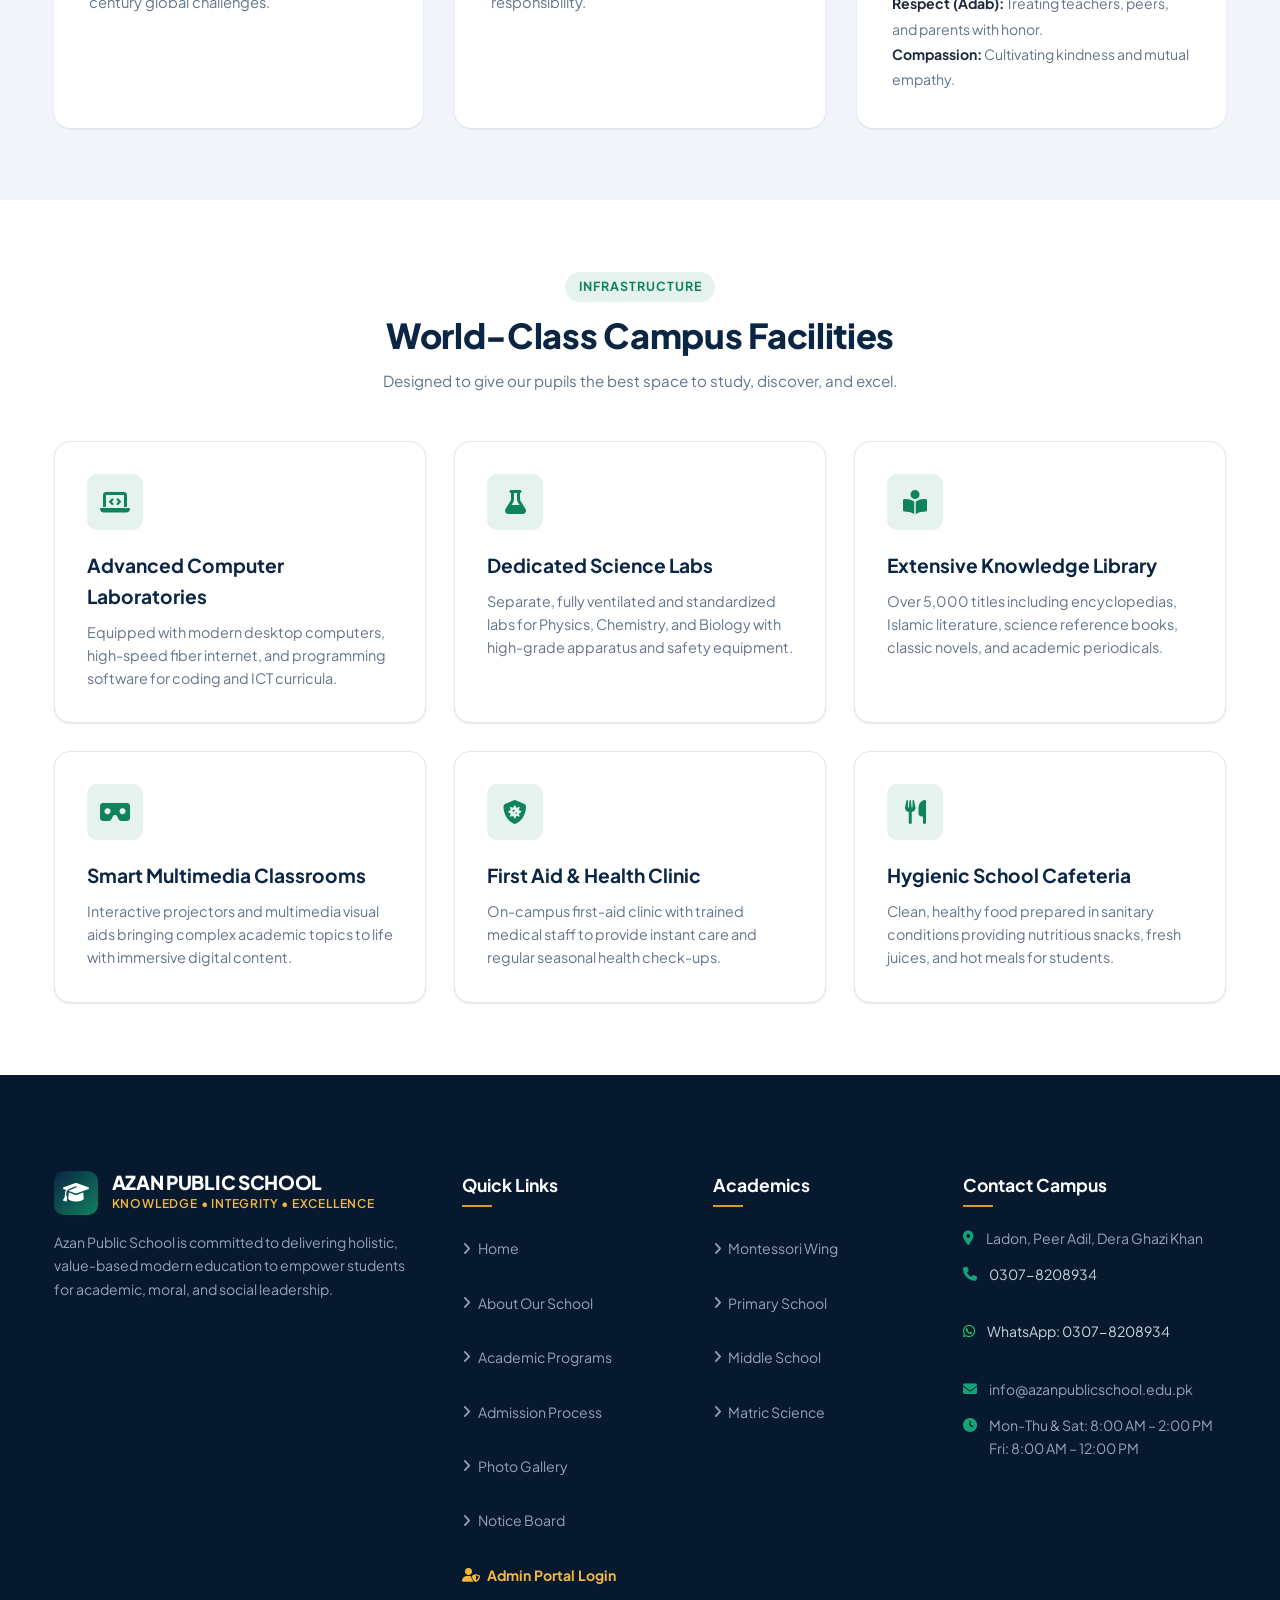
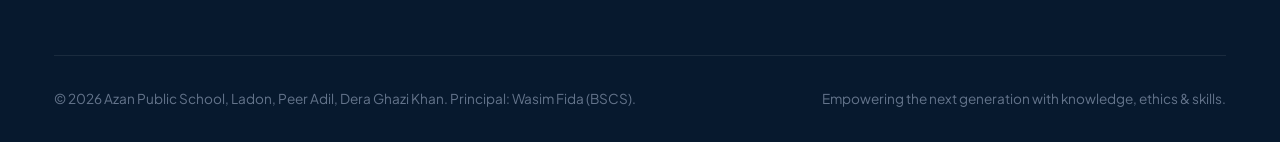
==== commit 7c59b1bd: "Add files via upload" ====
--- a/about.html
+++ b/about.html
@@ -12,6 +12,7 @@
   <link rel="stylesheet" href="https://cdnjs.cloudflare.com/ajax/libs/font-awesome/6.5.1/css/all.min.css">
   
   <link rel="stylesheet" href="assets/css/style.css">
+  <link rel="stylesheet" href="assets/css/mobile.css">
 </head>
 <body>
 
--- a/assets/css/mobile.css
+++ b/assets/css/mobile.css
@@ -0,0 +1,937 @@
+/* ================================================================
+   AZAN PUBLIC SCHOOL - MOBILE RESPONSIVE STYLESHEET
+   Full mobile-friendly styles for all screen sizes
+   Breakpoints:
+     - 992px: Tablet landscape / small desktop
+     - 768px: Tablet portrait / large phone
+     - 576px: Phone landscape
+     - 480px: Phone portrait
+     - 360px: Small phones (old Android)
+================================================================ */
+
+/* ===== GLOBAL TOUCH & MOBILE IMPROVEMENTS ===== */
+html {
+  -webkit-text-size-adjust: 100%;
+  touch-action: manipulation;
+}
+
+/* Ensure touch targets are at least 44px */
+a, button, input[type="submit"], input[type="button"],
+select, .btn, .filter-btn, .nav-link-item {
+  min-height: 44px;
+}
+
+/* Better tap highlight */
+* {
+  -webkit-tap-highlight-color: rgba(15, 130, 94, 0.15);
+}
+
+/* Prevent horizontal scroll */
+body {
+  overflow-x: hidden;
+  max-width: 100vw;
+}
+
+/* ================================================================
+   TOP BAR - Mobile
+================================================================ */
+@media (max-width: 768px) {
+  .top-bar {
+    font-size: 0.78rem;
+    padding: 0.4rem 0;
+  }
+  .top-bar-inner {
+    flex-direction: column;
+    gap: 0.35rem;
+    text-align: center;
+  }
+  .top-contact-info {
+    flex-wrap: wrap;
+    justify-content: center;
+    gap: 0.5rem;
+  }
+  .top-contact-info a,
+  .top-contact-info span {
+    font-size: 0.75rem;
+  }
+  /* Hide clock info on very small screens */
+  .top-contact-info span:last-child {
+    display: none;
+  }
+  .top-announcement-ticker {
+    justify-content: center;
+  }
+}
+
+/* ================================================================
+   HEADER / NAVBAR - Mobile
+================================================================ */
+@media (max-width: 992px) {
+  .header-wrapper {
+    padding: 0.6rem 0;
+  }
+  .logo-text h1 {
+    font-size: 1.1rem;
+  }
+  .logo-text span {
+    font-size: 0.65rem;
+  }
+  .logo-icon {
+    width: 44px;
+    height: 44px;
+    font-size: 1.3rem;
+  }
+}
+
+@media (max-width: 480px) {
+  .logo-text h1 {
+    font-size: 0.95rem;
+  }
+  .logo-text span {
+    display: none;
+  }
+}
+
+/* ================================================================
+   HERO SECTION - Mobile
+================================================================ */
+@media (max-width: 992px) {
+  .hero-section {
+    padding: 3.5rem 0 4rem 0;
+  }
+  .hero-grid {
+    grid-template-columns: 1fr;
+    gap: 2rem;
+    text-align: center;
+  }
+  .hero-content h1 {
+    font-size: 2.4rem;
+  }
+  .hero-subtitle {
+    margin: 0 auto 1.5rem auto;
+    font-size: 1.05rem;
+  }
+  .hero-cta-group {
+    justify-content: center;
+  }
+  .hero-trust-badges {
+    justify-content: center;
+    flex-wrap: wrap;
+    gap: 1rem;
+  }
+  .hero-card {
+    max-width: 480px;
+    margin: 0 auto;
+    padding: 1.75rem;
+  }
+}
+
+@media (max-width: 768px) {
+  .hero-section {
+    padding: 2.5rem 0 3rem 0;
+  }
+  .hero-content h1 {
+    font-size: 1.9rem;
+    letter-spacing: -0.3px;
+  }
+  .hero-subtitle {
+    font-size: 0.95rem;
+  }
+  .hero-badge {
+    font-size: 0.78rem;
+    padding: 0.35rem 0.85rem;
+  }
+  .hero-cta-group {
+    flex-direction: column;
+    align-items: center;
+    gap: 0.75rem;
+  }
+  .hero-cta-group .btn {
+    width: 100%;
+    max-width: 300px;
+    justify-content: center;
+  }
+  .hero-trust-badges {
+    gap: 0.75rem;
+  }
+  .trust-item {
+    font-size: 0.82rem;
+  }
+}
+
+@media (max-width: 480px) {
+  .hero-content h1 {
+    font-size: 1.6rem;
+  }
+  .hero-card {
+    padding: 1.25rem;
+  }
+  .hero-card-header h3 {
+    font-size: 1.1rem;
+  }
+}
+
+/* ================================================================
+   STATS BANNER - Mobile
+================================================================ */
+@media (max-width: 992px) {
+  .stats-banner {
+    margin-top: -1.5rem;
+  }
+  .stats-grid {
+    grid-template-columns: repeat(2, 1fr);
+    gap: 1rem;
+  }
+  .stat-card {
+    border-right: none;
+    border-bottom: 1px solid var(--border-light);
+    padding: 0.75rem;
+  }
+  .stat-card:nth-child(2n) {
+    border-right: none;
+  }
+  .stat-card:nth-last-child(-n+2) {
+    border-bottom: none;
+  }
+  .stat-number {
+    font-size: 1.75rem;
+  }
+}
+
+@media (max-width: 480px) {
+  .stats-grid {
+    grid-template-columns: repeat(2, 1fr);
+  }
+  .stat-number {
+    font-size: 1.5rem;
+  }
+  .stat-label {
+    font-size: 0.75rem;
+  }
+}
+
+/* ================================================================
+   SECTION HEADINGS - Mobile
+================================================================ */
+@media (max-width: 768px) {
+  .section {
+    padding: 3rem 0;
+  }
+  .section-title {
+    font-size: 1.7rem;
+  }
+  .section-header {
+    margin-bottom: 2rem;
+  }
+}
+
+@media (max-width: 480px) {
+  .section {
+    padding: 2.25rem 0;
+  }
+  .section-title {
+    font-size: 1.45rem;
+  }
+  .section-subtitle {
+    font-size: 0.88rem;
+  }
+}
+
+/* ================================================================
+   PRINCIPAL MESSAGE - Mobile
+================================================================ */
+@media (max-width: 992px) {
+  .principal-section-grid {
+    grid-template-columns: 1fr;
+    gap: 2rem;
+    text-align: center;
+  }
+  .principal-photo-wrapper {
+    max-width: 300px;
+    margin: 0 auto;
+  }
+  .principal-photo {
+    height: 280px;
+  }
+  .principal-quote-badge {
+    right: auto;
+    left: 50%;
+    transform: translateX(-50%);
+    bottom: -18px;
+    white-space: nowrap;
+  }
+  .principal-content h3 {
+    font-size: 1.5rem;
+  }
+  .principal-signature {
+    text-align: center;
+  }
+}
+
+@media (max-width: 480px) {
+  .principal-content h3 {
+    font-size: 1.3rem;
+  }
+  .principal-content p {
+    font-size: 0.88rem;
+  }
+  .principal-quote-badge {
+    font-size: 0.8rem;
+    padding: 0.65rem 1rem;
+  }
+}
+
+/* ================================================================
+   FEATURES / WHY CHOOSE US - Mobile
+================================================================ */
+@media (max-width: 768px) {
+  .features-grid {
+    grid-template-columns: 1fr;
+    gap: 1.25rem;
+  }
+  .feature-card {
+    padding: 1.5rem;
+  }
+  .feature-icon {
+    width: 48px;
+    height: 48px;
+    font-size: 1.3rem;
+  }
+  .feature-card h3 {
+    font-size: 1.1rem;
+  }
+}
+
+/* ================================================================
+   WING CARDS (ACADEMIC PROGRAMS) - Mobile
+================================================================ */
+@media (max-width: 768px) {
+  .wing-cards-grid {
+    grid-template-columns: 1fr;
+    gap: 1.25rem;
+  }
+}
+
+@media (max-width: 576px) {
+  .wing-header {
+    padding: 1.25rem;
+  }
+  .wing-header h3 {
+    font-size: 1.1rem;
+  }
+  .wing-body {
+    padding: 1.25rem;
+  }
+}
+
+/* ================================================================
+   NOTICE BOARD & EVENTS - Mobile
+================================================================ */
+@media (max-width: 992px) {
+  .notice-events-grid {
+    grid-template-columns: 1fr;
+    gap: 1.5rem;
+  }
+}
+
+@media (max-width: 480px) {
+  .notice-box {
+    padding: 1.25rem;
+  }
+  .notice-item {
+    gap: 0.75rem;
+    padding: 0.75rem;
+  }
+  .notice-date {
+    min-width: 48px;
+    height: 48px;
+  }
+  .notice-info h4 {
+    font-size: 0.88rem;
+  }
+  .notice-info p {
+    font-size: 0.78rem;
+  }
+}
+
+/* ================================================================
+   GALLERY - Mobile
+================================================================ */
+@media (max-width: 768px) {
+  .gallery-grid {
+    grid-template-columns: repeat(2, 1fr);
+    gap: 0.75rem;
+  }
+  .gallery-card {
+    height: 170px;
+  }
+  /* Always show overlay on mobile (no hover on touch) */
+  .gallery-overlay {
+    opacity: 1;
+    background: linear-gradient(to top, rgba(11,37,69,0.75) 0%, transparent 60%);
+    padding: 0.75rem;
+  }
+  .gallery-overlay h4 {
+    font-size: 0.85rem;
+  }
+  .gallery-overlay span {
+    font-size: 0.7rem;
+  }
+}
+
+@media (max-width: 480px) {
+  .gallery-grid {
+    grid-template-columns: 1fr;
+  }
+  .gallery-card {
+    height: 200px;
+  }
+}
+
+/* ================================================================
+   GALLERY FILTER BAR - Mobile
+================================================================ */
+@media (max-width: 576px) {
+  .gallery-filter-bar {
+    gap: 0.4rem;
+  }
+  .filter-btn {
+    padding: 0.4rem 0.75rem;
+    font-size: 0.78rem;
+  }
+}
+
+/* ================================================================
+   TESTIMONIALS - Mobile
+================================================================ */
+@media (max-width: 768px) {
+  .testimonials-grid {
+    grid-template-columns: 1fr;
+    gap: 1.25rem;
+  }
+  .testimonial-card {
+    padding: 1.25rem;
+  }
+  .testimonial-text {
+    font-size: 0.88rem;
+  }
+}
+
+/* ================================================================
+   CTA BANNER - Mobile
+================================================================ */
+@media (max-width: 768px) {
+  .cta-banner {
+    padding: 2.5rem 1.5rem;
+    margin-bottom: -2rem;
+  }
+  .cta-banner h2 {
+    font-size: 1.6rem;
+  }
+  .cta-banner p {
+    font-size: 0.9rem;
+  }
+  .cta-banner .cta-buttons {
+    flex-direction: column;
+    align-items: center;
+  }
+  .cta-banner .cta-buttons .btn {
+    width: 100%;
+    max-width: 280px;
+    justify-content: center;
+  }
+}
+
+/* ================================================================
+   FOOTER - Mobile
+================================================================ */
+@media (max-width: 992px) {
+  .footer-grid {
+    grid-template-columns: 1fr 1fr;
+    gap: 2rem;
+  }
+  .main-footer {
+    padding: 4rem 0 2rem 0;
+  }
+}
+
+@media (max-width: 768px) {
+  .footer-grid {
+    grid-template-columns: 1fr;
+    gap: 1.75rem;
+  }
+  .footer-bottom {
+    flex-direction: column;
+    text-align: center;
+  }
+}
+
+@media (max-width: 480px) {
+  .main-footer {
+    padding: 3rem 0 2rem 0;
+  }
+  .footer-col h4 {
+    font-size: 1rem;
+    margin-bottom: 0.85rem;
+  }
+  .social-links {
+    justify-content: flex-start;
+  }
+}
+
+/* ================================================================
+   PAGE HERO (INNER PAGES BANNER) - Mobile
+================================================================ */
+@media (max-width: 768px) {
+  .page-hero {
+    padding: 2.25rem 0;
+  }
+  .page-hero h1 {
+    font-size: 1.75rem;
+  }
+  .breadcrumb-trail {
+    font-size: 0.8rem;
+    flex-wrap: wrap;
+    justify-content: center;
+  }
+}
+
+@media (max-width: 480px) {
+  .page-hero h1 {
+    font-size: 1.5rem;
+  }
+}
+
+/* ================================================================
+   MODALS - Mobile (Full Screen on small devices)
+================================================================ */
+@media (max-width: 576px) {
+  .modal-backdrop {
+    padding: 0;
+    align-items: flex-end;
+  }
+  .modal-container {
+    max-width: 100%;
+    width: 100%;
+    max-height: 92vh;
+    border-radius: var(--radius-lg) var(--radius-lg) 0 0;
+  }
+  .modal-header {
+    padding: 1rem 1.25rem;
+  }
+  .modal-header h3 {
+    font-size: 1.1rem;
+  }
+  .modal-body {
+    padding: 1.25rem;
+  }
+}
+
+/* ================================================================
+   TOAST NOTIFICATIONS - Mobile
+================================================================ */
+@media (max-width: 576px) {
+  .toast-container {
+    bottom: 0;
+    right: 0;
+    left: 0;
+    padding: 0 1rem 1rem 1rem;
+  }
+  .toast-msg {
+    width: 100%;
+    font-size: 0.88rem;
+  }
+}
+
+/* ================================================================
+   BUTTONS - Mobile
+================================================================ */
+@media (max-width: 576px) {
+  .btn-lg {
+    padding: 0.75rem 1.5rem;
+    font-size: 0.95rem;
+  }
+  .btn {
+    padding: 0.6rem 1.1rem;
+    font-size: 0.88rem;
+  }
+}
+
+/* ================================================================
+   ADMISSION FORM (admissions.html) - Mobile
+================================================================ */
+@media (max-width: 992px) {
+  /* Fee Calculator + Docs Grid */
+  div[style*="grid-template-columns: 1fr 1fr"] {
+    display: flex !important;
+    flex-direction: column !important;
+    gap: 1.5rem !important;
+  }
+}
+
+@media (max-width: 768px) {
+  /* Admission steps / Process grid */
+  div[style*="repeat(auto-fit, minmax(240px, 1fr))"] {
+    grid-template-columns: 1fr !important;
+  }
+  /* Form sections */
+  #onlineAdmissionForm div[style*="grid"] {
+    grid-template-columns: 1fr !important;
+  }
+}
+
+@media (max-width: 576px) {
+  /* Admission form inputs */
+  #onlineAdmissionForm input,
+  #onlineAdmissionForm select,
+  #onlineAdmissionForm textarea {
+    font-size: 16px !important; /* Prevents iOS zoom on focus */
+    padding: 0.7rem 0.85rem !important;
+  }
+  /* Quick inquiry form in hero */
+  .quick-inquiry-form input,
+  .quick-inquiry-form select {
+    font-size: 16px !important;
+  }
+}
+
+/* ================================================================
+   FEE TABLE - Mobile Scrollable
+================================================================ */
+@media (max-width: 768px) {
+  .fee-table-wrapper {
+    overflow-x: auto;
+    -webkit-overflow-scrolling: touch;
+  }
+  .custom-table {
+    min-width: 480px;
+  }
+  .custom-table th,
+  .custom-table td {
+    padding: 0.75rem 0.85rem;
+    font-size: 0.82rem;
+  }
+}
+
+/* ================================================================
+   NOTICES PAGE (notices.html) - Mobile
+================================================================ */
+@media (max-width: 768px) {
+  .notice-box {
+    padding: 1.25rem;
+  }
+}
+
+/* ================================================================
+   RESULTS PAGE (results.html) - Mobile
+================================================================ */
+@media (max-width: 768px) {
+  /* Any results table */
+  .custom-table {
+    min-width: 500px;
+  }
+}
+
+/* ================================================================
+   ABOUT PAGE (about.html) - Mobile
+================================================================ */
+@media (max-width: 992px) {
+  /* Staff/team grid */
+  .wing-cards-grid,
+  .features-grid {
+    grid-template-columns: repeat(auto-fit, minmax(220px, 1fr));
+  }
+}
+
+/* ================================================================
+   CONTACT PAGE (contact.html) - Mobile
+================================================================ */
+@media (max-width: 768px) {
+  /* Contact grid */
+  div[style*="grid-template-columns: 1.2fr"] {
+    display: flex !important;
+    flex-direction: column !important;
+  }
+}
+
+/* ================================================================
+   CAMPUS IMAGE SLIDER (index.html) - Mobile
+================================================================ */
+@media (max-width: 768px) {
+  .front-main-img {
+    height: 260px;
+  }
+  .front-picture-title {
+    font-size: 1.3rem;
+  }
+  .front-picture-sub {
+    font-size: 0.88rem;
+    display: -webkit-box;
+    -webkit-line-clamp: 2;
+    -webkit-box-orient: vertical;
+    overflow: hidden;
+  }
+  .front-picture-overlay {
+    padding: 1.5rem 1rem;
+  }
+  .front-picture-meta {
+    gap: 0.75rem;
+    font-size: 0.78rem;
+  }
+  .slider-container-card {
+    height: 280px;
+  }
+  .slide-title {
+    font-size: 1.2rem;
+  }
+  .slide-desc {
+    font-size: 0.82rem;
+    display: -webkit-box;
+    -webkit-line-clamp: 2;
+    -webkit-box-orient: vertical;
+    overflow: hidden;
+  }
+  .campus-slide-caption {
+    padding: 1.5rem 1rem 1.25rem 1rem;
+  }
+  .slider-arrow-btn {
+    width: 36px;
+    height: 36px;
+    font-size: 0.9rem;
+  }
+  .slider-arrow-prev { left: 0.5rem; }
+  .slider-arrow-next { right: 0.5rem; }
+  .slider-dots-box {
+    right: 50%;
+    transform: translateX(50%);
+    bottom: 0.5rem;
+  }
+}
+
+@media (max-width: 480px) {
+  .front-main-img {
+    height: 220px;
+  }
+  .front-picture-badge {
+    font-size: 0.72rem;
+    padding: 0.25rem 0.65rem;
+  }
+  .slider-container-card {
+    height: 240px;
+  }
+}
+
+/* ================================================================
+   FLOATING WHATSAPP BUTTON - Mobile
+================================================================ */
+@media (max-width: 576px) {
+  .floating-whatsapp {
+    bottom: 18px;
+    right: 18px;
+    width: 52px;
+    height: 52px;
+    font-size: 26px;
+  }
+  .floating-whatsapp .whatsapp-tooltip {
+    display: none; /* Hide tooltip on mobile - no hover */
+  }
+}
+
+/* ================================================================
+   ADMIN DASHBOARD - Mobile
+================================================================ */
+@media (max-width: 992px) {
+  /* Admin navbar wrap */
+  .admin-nav-wrapper {
+    flex-wrap: wrap;
+    gap: 0.5rem;
+  }
+
+  /* Admin table scrollable */
+  .admin-table-wrapper,
+  div[style*="overflow-x: auto"] {
+    overflow-x: auto !important;
+    -webkit-overflow-scrolling: touch;
+  }
+
+  /* Make admin stats wrap */
+  .admin-stats-row {
+    flex-wrap: wrap;
+  }
+}
+
+@media (max-width: 768px) {
+  /* Admin tab bar scrollable */
+  .admin-tab-nav {
+    overflow-x: auto;
+    -webkit-overflow-scrolling: touch;
+    scrollbar-width: none;
+    padding-bottom: 0.25rem;
+  }
+  .admin-tab-nav::-webkit-scrollbar {
+    display: none;
+  }
+  .admin-tab-btn {
+    white-space: nowrap;
+    flex-shrink: 0;
+    font-size: 0.82rem;
+    padding: 0.5rem 0.9rem !important;
+  }
+
+  /* Admin content padding */
+  .admin-content-area,
+  div[style*="padding: 2rem"] {
+    padding: 1.25rem !important;
+  }
+}
+
+@media (max-width: 576px) {
+  /* Admin header text */
+  .admin-nav-wrapper h2,
+  .admin-navbar h2 {
+    font-size: 1rem !important;
+  }
+
+  /* Stat cards full width */
+  .admin-stat-card {
+    width: 100% !important;
+    min-width: unset !important;
+  }
+
+  /* Admin table font size */
+  .admin-table th,
+  .admin-table td,
+  table th,
+  table td {
+    font-size: 0.78rem !important;
+    padding: 0.6rem 0.75rem !important;
+  }
+
+  /* Form inside admin */
+  .admin-modal-body input,
+  .admin-modal-body select,
+  .admin-modal-body textarea {
+    font-size: 16px !important;
+  }
+}
+
+/* ================================================================
+   ADMIN LOGIN PAGE - Mobile
+================================================================ */
+@media (max-width: 576px) {
+  .login-card,
+  div[style*="max-width: 460px"],
+  div[style*="max-width: 480px"] {
+    padding: 1.75rem 1.25rem !important;
+    margin: 1rem !important;
+    max-width: calc(100vw - 2rem) !important;
+  }
+  .login-card input {
+    font-size: 16px !important;
+  }
+}
+
+/* ================================================================
+   CONTAINER - Tighter padding on small screens
+================================================================ */
+@media (max-width: 480px) {
+  .container {
+    padding-left: 1rem;
+    padding-right: 1rem;
+  }
+}
+
+@media (max-width: 360px) {
+  .container {
+    padding-left: 0.75rem;
+    padding-right: 0.75rem;
+  }
+  .hero-content h1 {
+    font-size: 1.4rem;
+  }
+  .section-title {
+    font-size: 1.3rem;
+  }
+}
+
+/* ================================================================
+   PRINT SLIP / REGISTRATION SLIP - Mobile
+================================================================ */
+@media (max-width: 576px) {
+  .print-slip-modal .modal-body {
+    padding: 1rem;
+  }
+  .print-slip table {
+    font-size: 0.8rem;
+  }
+  .print-slip th,
+  .print-slip td {
+    padding: 0.5rem 0.6rem;
+    display: block;
+    width: 100%;
+  }
+  .print-slip tr {
+    display: flex;
+    flex-direction: column;
+    border-bottom: 1px solid #e2e8f0;
+  }
+}
+
+/* ================================================================
+   ACADEMICS PAGE - Mobile
+================================================================ */
+@media (max-width: 768px) {
+  /* Subject / curriculum grids */
+  div[style*="grid-template-columns: repeat(2"],
+  div[style*="grid-template-columns: repeat(3"] {
+    grid-template-columns: 1fr !important;
+  }
+}
+
+/* ================================================================
+   HOVER EFFECTS → ACTIVE/FOCUS ON TOUCH DEVICES
+   (Cards that use :hover - make them clickable on mobile)
+================================================================ */
+@media (hover: none) and (pointer: coarse) {
+  /* Disable translateY hover on cards (causes layout jump on touch) */
+  .feature-card:hover,
+  .wing-card:hover,
+  .testimonial-card:hover {
+    transform: none;
+  }
+
+  /* Gallery overlay always visible on touch */
+  .gallery-overlay {
+    opacity: 0.85;
+  }
+
+  /* Notice item hover */
+  .notice-item:hover {
+    transform: none;
+  }
+  .footer-links li a:hover {
+    transform: none;
+  }
+  .dropdown-item:hover {
+    transform: none;
+  }
+}
+
+/* ================================================================
+   UTILITY - Mobile hidden/visible helpers
+================================================================ */
+@media (max-width: 768px) {
+  .hide-mobile { display: none !important; }
+}
+@media (min-width: 769px) {
+  .show-mobile { display: none !important; }
+}
+
+/* ================================================================
+   SMOOTH SCROLL OFFSET for sticky header on mobile
+================================================================ */
+@media (max-width: 992px) {
+  [id] {
+    scroll-margin-top: 80px;
+  }
+}
